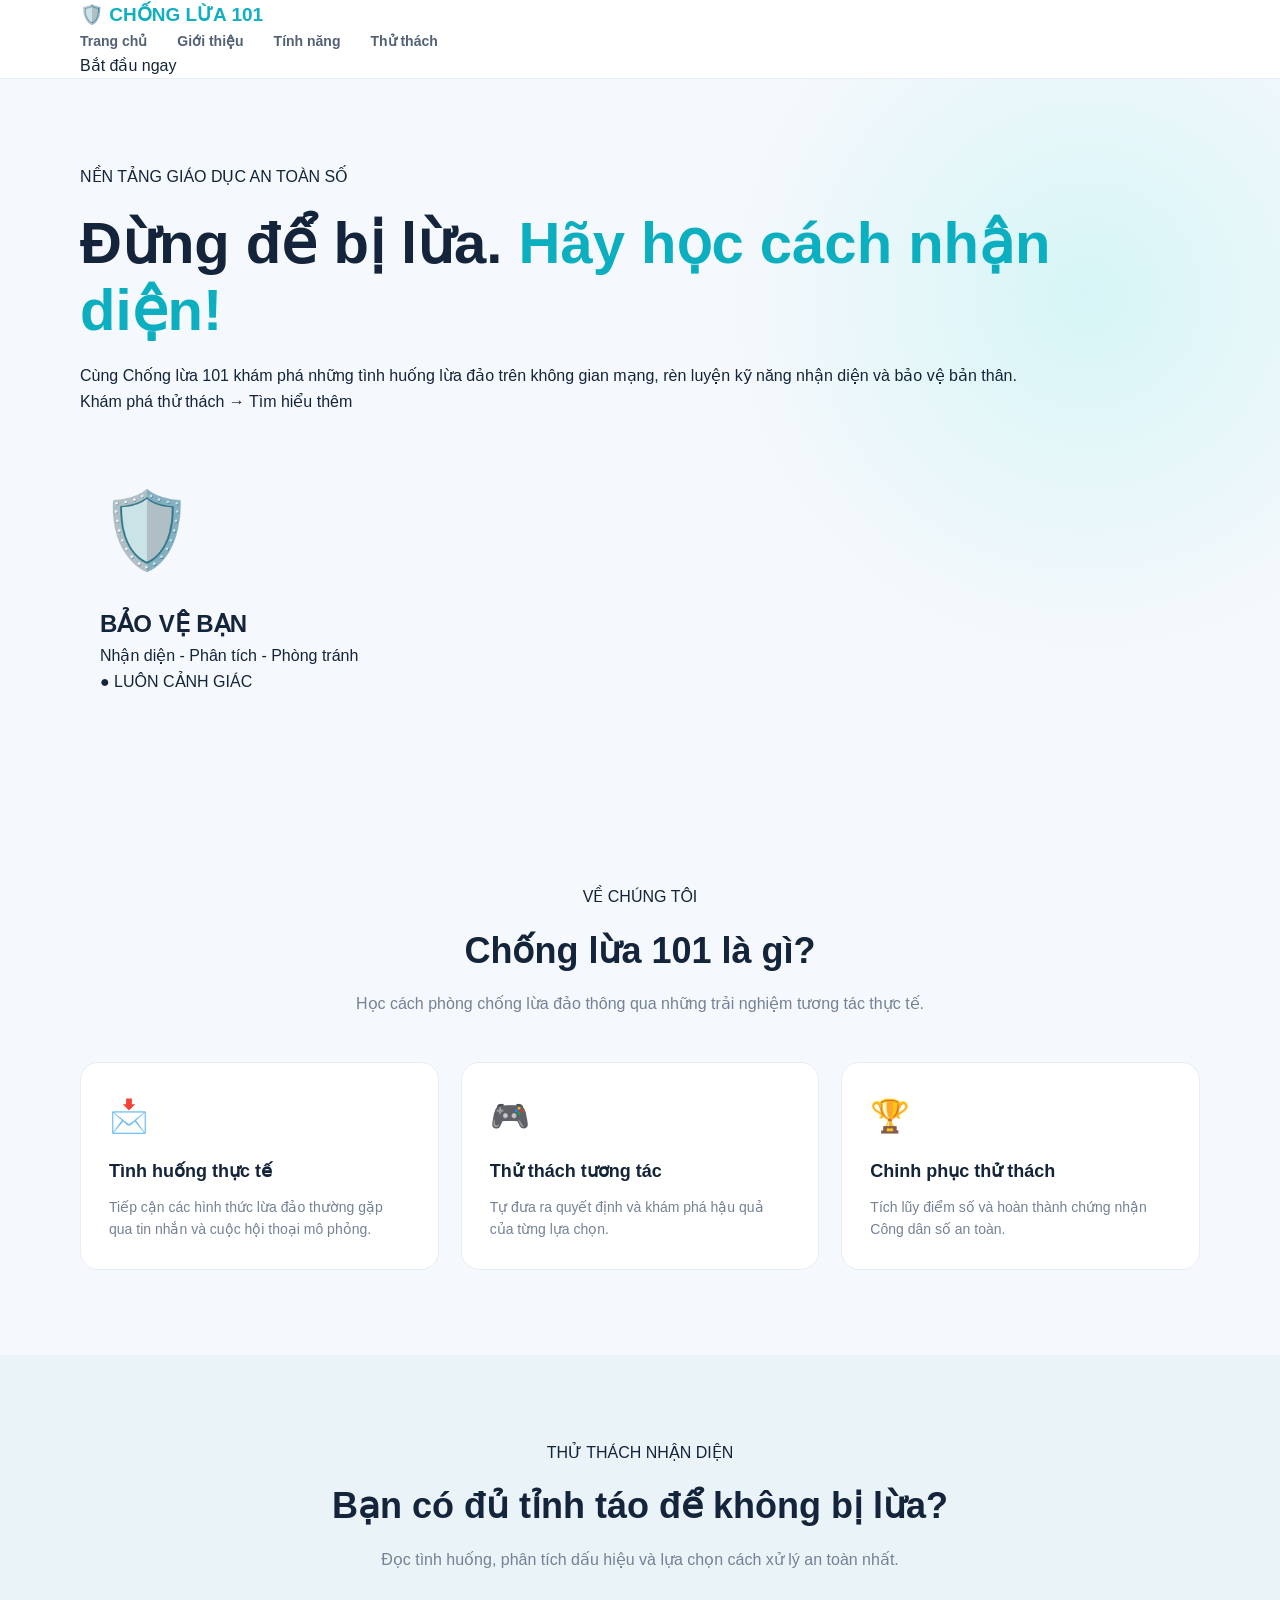
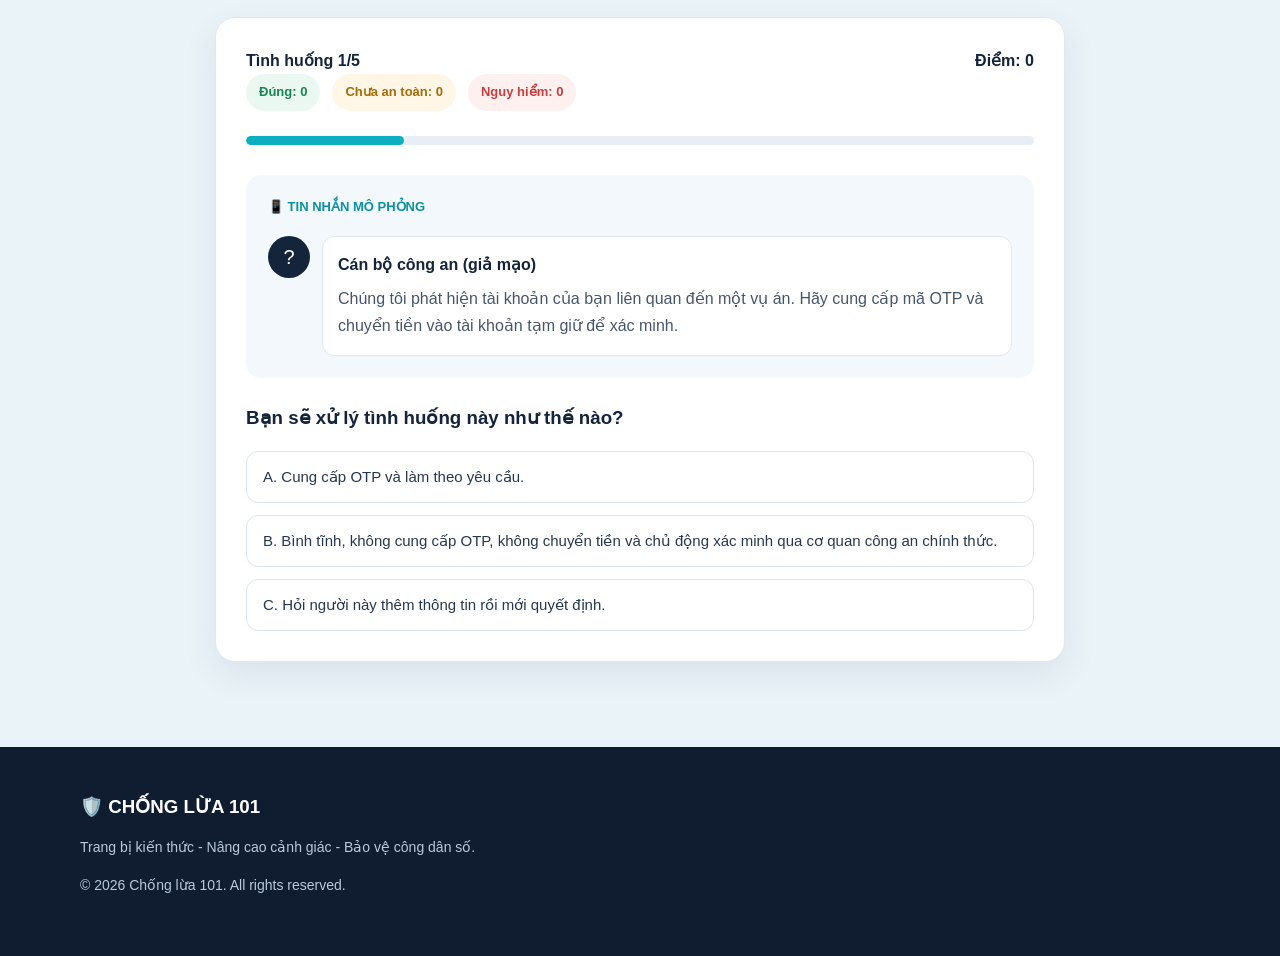
==== index.html @ 4d27a8f8 "Add files via upload" ====
<!DOCTYPE html>
<html lang="vi">
<head>
    <meta charset="UTF-8">
    <meta name="viewport" content="width=device-width, initial-scale=1.0">

    <title>Chống lừa 101 | Công dân số an toàn</title>

    <!-- Kết nối file CSS -->
    <link rel="stylesheet" href="css/style.css">
    <meta name="viewport" content="width=device-width, initial-scale=1.0">
</head>

<body>

    <!-- 1. HEADER -->
    <header class="header">
        <div class="container navbar">

            <a href="#home" class="logo">
                <span class="logo-icon">🛡️</span>
                <span>CHỐNG LỪA <strong>101</strong></span>
            </a>

            <button class="menu-toggle" id="menuToggle"
                    aria-label="Mở menu" aria-expanded="false">
                ☰
            </button>

            <nav class="nav" id="mainNav">
                <a href="#home">Trang chủ</a>
                <a href="#about">Giới thiệu</a>
                <a href="#features">Tính năng</a>
                <a href="#missions">Thử thách</a>
            </nav>

            <a href="#missions" class="btn btn-small">
                Bắt đầu ngay
            </a>

        </div>
    </header>


    <!-- 2. HERO SECTION -->
    <main>

        <section class="hero" id="home">
            <div class="container hero-content">

                <div class="hero-text">
                    <span class="tag">
                        NỀN TẢNG GIÁO DỤC AN TOÀN SỐ
                    </span>

                    <h1>
                        Đừng để bị lừa.
                        <span>Hãy học cách nhận diện!</span>
                    </h1>

                    <p>
                        Cùng Chống lừa 101 khám phá những tình huống
                        lừa đảo trên không gian mạng, rèn luyện kỹ năng
                        nhận diện và bảo vệ bản thân.
                    </p>

                    <div class="hero-buttons">
                        <a href="#missions" class="btn">
                            Khám phá thử thách →
                        </a>

                        <a href="#about" class="btn btn-outline">
                            Tìm hiểu thêm
                        </a>
                    </div>
                </div>

                <div class="hero-visual">
                    <div class="security-card">
                        <div class="shield">🛡️</div>
                        <h2>BẢO VỆ BẠN</h2>
                        <p>Nhận diện - Phân tích - Phòng tránh</p>
                        <div class="security-status">
                            ● LUÔN CẢNH GIÁC
                        </div>
                    </div>
                </div>

            </div>
        </section>


        <!-- 3. GIỚI THIỆU -->
        <section class="section" id="about">
            <div class="container">

                <div class="section-heading">
                    <span class="tag">VỀ CHÚNG TÔI</span>
                    <h2>Chống lừa 101 là gì?</h2>
                    <p>
                        Học cách phòng chống lừa đảo thông qua
                        những trải nghiệm tương tác thực tế.
                    </p>
                </div>

                <div class="feature-grid">

                    <article class="feature-card">
                        <div class="feature-icon">📩</div>
                        <h3>Tình huống thực tế</h3>
                        <p>
                            Tiếp cận các hình thức lừa đảo thường gặp
                            qua tin nhắn và cuộc hội thoại mô phỏng.
                        </p>
                    </article>

                    <article class="feature-card">
                        <div class="feature-icon">🎮</div>
                        <h3>Thử thách tương tác</h3>
                        <p>
                            Tự đưa ra quyết định và khám phá hậu quả
                            của từng lựa chọn.
                        </p>
                    </article>

                    <article class="feature-card">
                        <div class="feature-icon">🏆</div>
                        <h3>Chinh phục thử thách</h3>
                        <p>
                            Tích lũy điểm số và hoàn thành chứng nhận
                            Công dân số an toàn.
                        </p>
                    </article>

                </div>
            </div>
        </section>


        <!-- 4. KHU VỰC THỬ THÁCH -->
            <section class="missions section" id="missions">
                <div class="container">

                    <div class="section-heading">
                        <span class="tag">THỬ THÁCH NHẬN DIỆN</span>
                        <h2>Bạn có đủ tỉnh táo để không bị lừa?</h2>
                        <p>
                            Đọc tình huống, phân tích dấu hiệu và lựa chọn
                            cách xử lý an toàn nhất.
                        </p>
                    </div>

                    <div class="game-container" id="gameContainer">
                                                
                        <!-- KHU VỰC TẠO CHỨNG NHẬN -->
                        <div class="certificate-panel" id="certificatePanel" hidden>

                            <div class="section-heading">
                                <span class="tag">CHÚC MỪNG BẠN!</span>
                                <h2>Nhận chứng nhận của bạn</h2>
                                <p>
                                    Hãy nhập tên để tạo chứng nhận hoàn thành
                                    thử thách Chống lừa 101.
                                </p>
                            </div>

                            <label for="playerName">Họ và tên của bạn</label>

                            <input
                                type="text"
                                id="playerName"
                                class="certificate-input"
                                placeholder="Ví dụ: Nguyễn Văn A"
                                maxlength="50"
                            >

                            <button class="btn" id="createCertificate">
                                Tạo chứng nhận
                            </button>

                            <div class="certificate-preview" id="certificatePreview" hidden>
                                <canvas id="certificateCanvas" width="1200" height="850">
                                </canvas>

                                <button class="btn" id="downloadCertificate">
                                    Tải chứng nhận PNG
                                </button>
                            </div>

                        </div>

                        <!-- Thanh tiến trình -->
                        <div class="game-top">
                            <span id="questionNumber">Tình huống 1/5</span>
                            <span id="score">Điểm: 0</span>
                        </div>

                        <div class="game-stats">
                            <span id="correctCount">Đúng: 0</span>
                            <span id="partialCount">Chưa an toàn: 0</span>
                            <span id="wrongCount">Nguy hiểm: 0</span>
                        </div>

                        <div class="progress-bar">
                            <div class="progress-fill" id="progressFill"></div>
                        </div>

                        <!-- Nội dung tình huống -->
                        <div class="scenario">
                            <div class="scenario-label">
                                <span>📱</span> TIN NHẮN MÔ PHỎNG
                            </div>

                            <div class="chat-message">
                                <div class="chat-avatar">?</div>

                                <div class="chat-content">
                                    <strong id="sender">Người lạ</strong>
                                    <p id="message">
                                        Nội dung tin nhắn sẽ hiển thị tại đây.
                                    </p>
                                </div>
                            </div>
                        </div>

                        <!-- Các lựa chọn -->
                        <div class="answer-area">
                            <h3 id="question">
                                Bạn sẽ xử lý tình huống này như thế nào?
                            </h3>

                            <div class="answer-options" id="answerOptions">
                                <!-- JavaScript sẽ tạo các lựa chọn tại đây -->
                            </div>
                        </div>

                        <!-- Phản hồi sau khi chọn -->
                        <div class="feedback" id="feedback" hidden>
                            <h3 id="feedbackTitle"></h3>
                            <p id="feedbackText"></p>
                            <button class="btn" id="nextButton">
                                Tình huống tiếp theo →
                            </button>
                        </div>

                    </div>

                </div>
            </section>


    </main>


    <!-- 5. FOOTER -->
    <footer class="footer">
        <div class="container">
            <h3>🛡️ CHỐNG LỪA 101</h3>
            <p>
                Trang bị kiến thức - Nâng cao cảnh giác -
                Bảo vệ công dân số.
            </p>
            <p class="copyright">
                © 2026 Chống lừa 101. All rights reserved.
            </p>
        </div>
    </footer>


    <!-- Kết nối file JavaScript -->
    <script src="js/main.js"></script>

</body>
</html>
---- css/style.css ----
/* =========================
   1. GLOBAL
========================= */

* {
    margin: 0;
    padding: 0;
    box-sizing: border-box;
}

html {
    scroll-behavior: smooth;
}

body {
    font-family: Arial, sans-serif;
    background: #F5F8FC;
    color: #14243A;
    line-height: 1.6;
}

a {
    text-decoration: none;
    color: inherit;
}

.container {
    width: min(1120px, 90%);
    margin: auto;
}

/* =========================
   2. HEADER
========================= */

.header {
    background: #FFFFFF;
    border-bottom: 1px solid #E7EDF5;
    position: sticky;
    top: 0;
    z-index: 100;
}

.nav-container {
    min-height: 76px;
    display: flex;
    align-items: center;
    justify-content: space-between;
    gap: 20px;
}

.logo {
    font-size: 19px;
    font-weight: 800;
    color: #14243A;
    white-space: nowrap;
}

.logo span:last-child {
    color: #11AFC2;
}

.logo-icon {
    color: #11AFC2;
}

.nav {
    display: flex;
    gap: 30px;
}

.nav a {
    font-size: 14px;
    font-weight: 600;
    color: #526176;
    transition: 0.3s;
}

.nav a:hover {
    color: #10AFC2;
}

.nav-button {
    background: #14243A;
    color: white;
    padding: 11px 20px;
    border-radius: 10px;
    font-size: 14px;
}

.menu-toggle {
    display: none;
    border: none;
    background: none;
    font-size: 25px;
    cursor: pointer;
}

/* =========================
   3. HERO
========================= */

.hero {
    padding: 85px 0;
    background:
        radial-gradient(circle at 85% 30%, #D6F5F6 0, transparent 30%),
        #F5F8FC;
}

.hero-grid {
    display: grid;
    grid-template-columns: 1.1fr 0.9fr;
    align-items: center;
    gap: 70px;
}

.eyebrow,
.section-label,
.mission-label {
    color: #0D9EAF;
    font-size: 12px;
    font-weight: 800;
    letter-spacing: 1.5px;
}

.hero h1 {
    font-size: clamp(36px, 5vw, 58px);
    line-height: 1.15;
    margin: 20px 0;
    color: #14243A;
}

.hero h1 span {
    color: #0CAFC0;
}

.hero-content > p {
    color: #64748B;
    max-width: 540px;
    font-size: 16px;
}

.hero-actions {
    display: flex;
    gap: 14px;
    flex-wrap: wrap;
    margin-top: 30px;
}

.btn-primary,
.btn-secondary {
    display: inline-block;
    padding: 13px 21px;
    border-radius: 10px;
    font-size: 14px;
    font-weight: 700;
    transition: 0.25s;
}

.btn-primary {
    background: #0CAFC0;
    color: white;
}

.btn-primary:hover {
    background: #078A9A;
    transform: translateY(-2px);
}

.btn-secondary {
    background: white;
    color: #14243A;
    border: 1px solid #DCE5EF;
}

.btn-secondary:hover {
    border-color: #0CAFC0;
}

.hero-note {
    margin-top: 25px;
    font-size: 13px;
    color: #8996A8;
}

/* =========================
   4. HERO VISUAL
========================= */

.hero-visual {
    position: relative;
    padding: 20px;
}

.visual-card {
    background: #14243A;
    color: white;
    border-radius: 25px;
    padding: 35px;
    text-align: center;
    box-shadow: 0 25px 60px #14243A25;
}

.visual-top {
    display: flex;
    justify-content: space-between;
    font-size: 10px;
    letter-spacing: 1px;
    color: #B8C9DB;
}

.status-dot {
    color: #57E6B0;
}

.shield {
    font-size: 75px;
    margin: 35px 0 15px;
}

.visual-card h3 {
    font-size: 24px;
    margin-bottom: 12px;
}

.visual-card p {
    color: #AFC0D4;
    font-size: 14px;
}

.visual-tag {
    display: inline-block;
    margin-top: 30px;
    padding: 9px 15px;
    border: 1px solid #0CAFC0;
    border-radius: 30px;
    color: #68DFE9;
    font-size: 10px;
    letter-spacing: 1px;
}

.floating-label {
    position: absolute;
    bottom: 0;
    right: 0;
    background: white;
    padding: 12px 18px;
    border-radius: 12px;
    box-shadow: 0 8px 30px #14243A18;
    font-size: 13px;
    font-weight: bold;
}

.floating-label span {
    color: #0CAFC0;
}

/* =========================
   5. GENERAL SECTIONS
========================= */

.section {
    padding: 85px 0;
}

.section-heading {
    text-align: center;
    max-width: 650px;
    margin: 0 auto 45px;
}

.section-heading h2 {
    font-size: clamp(26px, 4vw, 36px);
    margin: 12px 0;
    color: #14243A;
}

.section-heading p {
    color: #748196;
}

/* =========================
   6. FEATURES
========================= */

.feature-grid {
    display: grid;
    grid-template-columns: repeat(3, 1fr);
    gap: 22px;
}

.feature-card {
    background: white;
    border: 1px solid #E7EDF5;
    border-radius: 18px;
    padding: 28px;
    transition: 0.3s;
}

.feature-card:hover {
    transform: translateY(-5px);
    border-color: #0CAFC0;
}

.feature-icon {
    font-size: 32px;
    margin-bottom: 15px;
}

.feature-card h3 {
    font-size: 18px;
    margin-bottom: 10px;
}

.feature-card p {
    font-size: 14px;
    color: #748196;
}

/* =========================
   7. MISSIONS
========================= */

.missions {
    background: #EAF3F8;
}

.mission-panel {
    background: #14243A;
    color: white;
    border-radius: 22px;
    padding: 40px;
    display: flex;
    justify-content: space-between;
    align-items: center;
    gap: 25px;
}

.mission-panel h3 {
    font-size: 25px;
    margin: 12px 0;
}

.mission-panel p {
    color: #B8C9DB;
    font-size: 14px;
}

.mission-label {
    color: #68DFE9;
}

/* =========================
   8. FOOTER
========================= */

.footer {
    background: #101D30;
    color: white;
    padding: 45px 0;
}

.footer-content {
    text-align: center;
}

.footer .logo {
    color: white;
}

.footer p {
    margin: 15px 0;
    color: #B8C9DB;
    font-size: 14px;
}

.footer small {
    color: #8191A6;
}

/* =========================
   9. RESPONSIVE
========================= */

@media (max-width: 768px) {

    .nav-container {
        min-height: 65px;
    }

    .menu-toggle {
        display: block;
        margin-left: auto;
    }

    .nav {
        display: none;
        position: absolute;
        top: 65px;
        left: 0;
        width: 100%;
        background: white;
        padding: 20px 5%;
        flex-direction: column;
        gap: 20px;
        border-bottom: 1px solid #E7EDF5;
    }

    .nav.active {
        display: flex;
    }

    .nav-button {
        display: none;
    }

    .hero {
        padding: 55px 0;
    }

    .hero-grid {
        grid-template-columns: 1fr;
        gap: 40px;
    }

    .hero-content {
        text-align: center;
    }

    .hero-content > p {
        margin: auto;
    }

    .hero-actions {
        justify-content: center;
    }

    .hero-visual {
        max-width: 480px;
        margin: auto;
        width: 100%;
    }

    .feature-grid {
        grid-template-columns: 1fr;
    }

    .mission-panel {
        flex-direction: column;
        align-items: flex-start;
    }

    .section {
        padding: 60px 0;
    }
}

@media (max-width: 400px) {

    .logo {
        font-size: 16px;
    }

    .visual-card {
        padding: 24px 18px;
    }

    .hero-actions {
        flex-direction: column;
    }

    .hero-actions a {
        text-align: center;
    }
}

/* ==============================
   MINI GAME - CHONG LUA 101
================================ */

.game-container {
    max-width: 850px;
    margin: 40px auto 0;
    padding: 30px;
    background: #ffffff;
    border: 1px solid #e1e8f0;
    border-radius: 20px;
    box-shadow: 0 12px 35px rgba(20, 36, 58, 0.08);
}

.game-top {
    display: flex;
    justify-content: space-between;
    gap: 15px;
    margin-bottom: 15px;
    color: #14243a;
    font-weight: 700;
}

.progress-bar {
    width: 100%;
    height: 9px;
    background: #e8eef5;
    border-radius: 20px;
    overflow: hidden;
    margin-bottom: 30px;
}

.progress-fill {
    width: 20%;
    height: 100%;
    background: #0cafc0;
    border-radius: 20px;
    transition: width 0.3s ease;
}

.scenario {
    padding: 22px;
    background: #f3f8fc;
    border-radius: 15px;
    margin-bottom: 25px;
}

.scenario-label {
    color: #0b91a1;
    font-size: 13px;
    font-weight: 700;
    margin-bottom: 18px;
}

.chat-message {
    display: flex;
    align-items: flex-start;
    gap: 12px;
}

.chat-avatar {
    width: 42px;
    height: 42px;
    flex-shrink: 0;
    display: grid;
    place-items: center;
    background: #14243a;
    color: white;
    border-radius: 50%;
    font-size: 20px;
}

.chat-content {
    flex: 1;
    padding: 15px;
    background: white;
    border-radius: 12px;
    border: 1px solid #e1e8f0;
}

.chat-content strong {
    display: block;
    margin-bottom: 8px;
    color: #14243a;
}

.chat-content p {
    line-height: 1.7;
    color: #46566a;
}

.answer-area h3 {
    color: #14243a;
    margin-bottom: 18px;
}

.answer-options {
    display: grid;
    gap: 12px;
}

.answer-btn {
    width: 100%;
    padding: 16px;
    text-align: left;
    border: 1px solid #dce5ee;
    border-radius: 12px;
    background: white;
    color: #26384d;
    font-size: 15px;
    cursor: pointer;
    transition: 0.2s;
}

.answer-btn:hover:not(:disabled) {
    border-color: #0cafc0;
    background: #f0fbfc;
}

.answer-btn:disabled {
    cursor: not-allowed;
    opacity: 0.85;
}

.answer-btn.correct {
    border-color: #16a36a;
    background: #eaf8f1;
}

.answer-btn.partial {
    border-color: #d99a20;
    background: #fff8e8;
}

.answer-btn.wrong {
    border-color: #dc5555;
    background: #fff0f0;
}

.feedback {
    margin-top: 25px;
    padding: 22px;
    border-radius: 14px;
    background: #edf8fa;
    border-left: 5px solid #0cafc0;
}

.feedback h3 {
    margin-bottom: 10px;
    color: #14243a;
}

.feedback p {
    line-height: 1.7;
    color: #46566a;
    margin-bottom: 18px;
}

[hidden] {
    display: none !important;
}

@media (max-width: 600px) {
    .game-container {
        padding: 18px;
        margin-top: 25px;
    }

    .scenario {
        padding: 15px;
    }

    .answer-btn {
        font-size: 14px;
        padding: 14px;
    }
}

/* ==============================
   GAME STATISTICS - THONG KE
================================ */

.game-stats {
    display: flex;
    flex-wrap: wrap;
    gap: 12px;
    margin: -15px 0 25px;
}

.game-stats span {
    padding: 8px 13px;
    border-radius: 20px;
    background: #f1f5f9;
    color: #46566a;
    font-size: 13px;
    font-weight: 600;
}

.game-stats #correctCount {
    background: #eaf8f1;
    color: #168653;
}

.game-stats #partialCount {
    background: #fff6e5;
    color: #a36c08;
}

.game-stats #wrongCount {
    background: #fff0f0;
    color: #c43f3f;
}

/* Kết quả cuối game */

.result-score {
    font-size: 32px;
    font-weight: 800;
    color: #0b91a1;
    margin: 12px 0;
}

.result-message {
    line-height: 1.7;
}

@media (max-width: 600px) {
    .game-stats {
        gap: 7px;
    }

    .game-stats span {
        font-size: 11px;
        padding: 7px 9px;
    }
}




/* =================================
   CERTIFICATE - CHUNG NHAN
================================= */

.certificate-panel {
    margin-top: 30px;
    padding: 25px;
    border-radius: 18px;
    background: #f3f8fc;
    border: 1px solid #dce8f0;
}

.certificate-panel .section-heading {
    margin-bottom: 25px;
}

.certificate-panel label {
    display: block;
    margin-bottom: 8px;
    color: #14243a;
    font-weight: 700;
}

.certificate-input {
    width: 100%;
    padding: 14px 16px;
    margin-bottom: 18px;
    border: 1px solid #cbd8e5;
    border-radius: 10px;
    outline: none;
    font-size: 15px;
}

.certificate-input:focus {
    border-color: #0cafc0;
    box-shadow: 0 0 0 3px rgba(12, 175, 192, 0.12);
}

.certificate-preview {
    margin-top: 25px;
}

.certificate-preview canvas {
    display: block;
    width: 100%;
    height: auto;
    border-radius: 12px;
    margin-bottom: 18px;
    border: 1px solid #dce5ee;
}

@media (max-width: 600px) {
    .certificate-panel {
        padding: 16px;
    }
}

/* =====================================
            CSS NỀN TẢNG
===================================== */

/* Đồng bộ cách tính kích thước */
* {
    box-sizing: border-box;
}

/* Đảm bảo trang không rộng hơn màn hình */
html {
    width: 100%;
    scroll-behavior: smooth;
}

body {
    width: 100%;
    margin: 0;
}

/* Hình ảnh không vượt khỏi phần tử cha */
img,
video,
iframe {
    max-width: 100%;
}

/* Đảm bảo hình ảnh không bị kéo giãn */
img {
    height: auto;
}

/* Các phần tử biểu mẫu không vượt khung */
input,
textarea,
select,
button {
    max-width: 100%;
}

/* Nội dung văn bản dài không phá bố cục */
p,
h1,
h2,
h3,
a {
    overflow-wrap: break-word;
}

/* =====================================
   RESPONSIVE TABLET
===================================== */

@media screen and (max-width: 1024px) {

    /* Thu hẹp khoảng cách nội dung */
    .container {
        width: 95%;
        max-width: 100%;
    }

    /* Giảm kích thước tiêu đề */
    h1 {
        font-size: clamp(28px, 4vw, 38px);
    }

    h2 {
        font-size: clamp(23px, 3vw, 30px);
    }

    /* Thu gọn khoảng cách giữa các phần */
    section {
        scroll-margin-top: 80px;
    }

}

/* =====================================
   RESPONSIVE MOBILE
===================================== */

@media screen and (max-width: 768px) {

    /* Kích thước nội dung */
    .container {
        width: 94%;
    }

    /* Tiêu đề */
    h1 {
        font-size: 28px;
        line-height: 1.3;
    }

    h2 {
        font-size: 23px;
    }

    p {
        font-size: 15px;
        line-height: 1.6;
    }

    /* Các nút lựa chọn */
    .answer-btn {
        width: 100%;
        min-height: 48px;
        padding: 12px 15px;
        text-align: left;
        margin-bottom: 10px;
    }

    /* Khu vực các đáp án */
    #answerOptions {
        width: 100%;
    }

    /* Khu vực chứng nhận */
    .certificate-section {
        width: 100%;
        padding: 10px;
        margin: 20px auto;
    }

    .certificate-card {
        width: 100%;
        padding: 6px;
    }

    .certificate-inner {
        padding: 25px 12px;
    }

    .certificate-inner h2 {
        font-size: 25px;
        letter-spacing: 1px;
    }

    .certificate-inner h3 {
        font-size: 23px;
        min-width: 90%;
    }

    /* Nút chức năng */
    #nextButton,
    #generateCertificateButton,
    #downloadCertificateButton {
        width: 100%;
        min-height: 46px;
    }

    /* Biểu mẫu */
    .certificate-form input {
        width: 100%;
    }

}

/* =====================================
   RESPONSIVE MOBILE NHỎ
===================================== */

@media screen and (max-width: 480px) {

    body {
        font-size: 14px;
    }

    h1 {
        font-size: 24px;
    }

    h2 {
        font-size: 20px;
    }

    .certificate-inner {
        padding: 20px 10px;
    }

    .certificate-inner h2 {
        font-size: 21px;
    }

    .certificate-score strong {
        font-size: 28px;
    }

}

/* =====================================
   RESPONSIVE MENU
===================================== */

/* Máy tính */
#menuToggle {
    display: none;
}

/* Điện thoại và tablet */
@media screen and (max-width: 768px) {

    #menuToggle {
        display: block;
        cursor: pointer;
        font-size: 24px;
        padding: 8px 12px;
        z-index: 1001;
    }

    #mainNav {
        display: none;
        flex-direction: column;
        width: 100%;
        gap: 15px;
    }

    #mainNav.active {
        display: flex;
    }

    #mainNav a {
        display: block;
        width: 100%;
        padding: 12px 15px;
    }

}
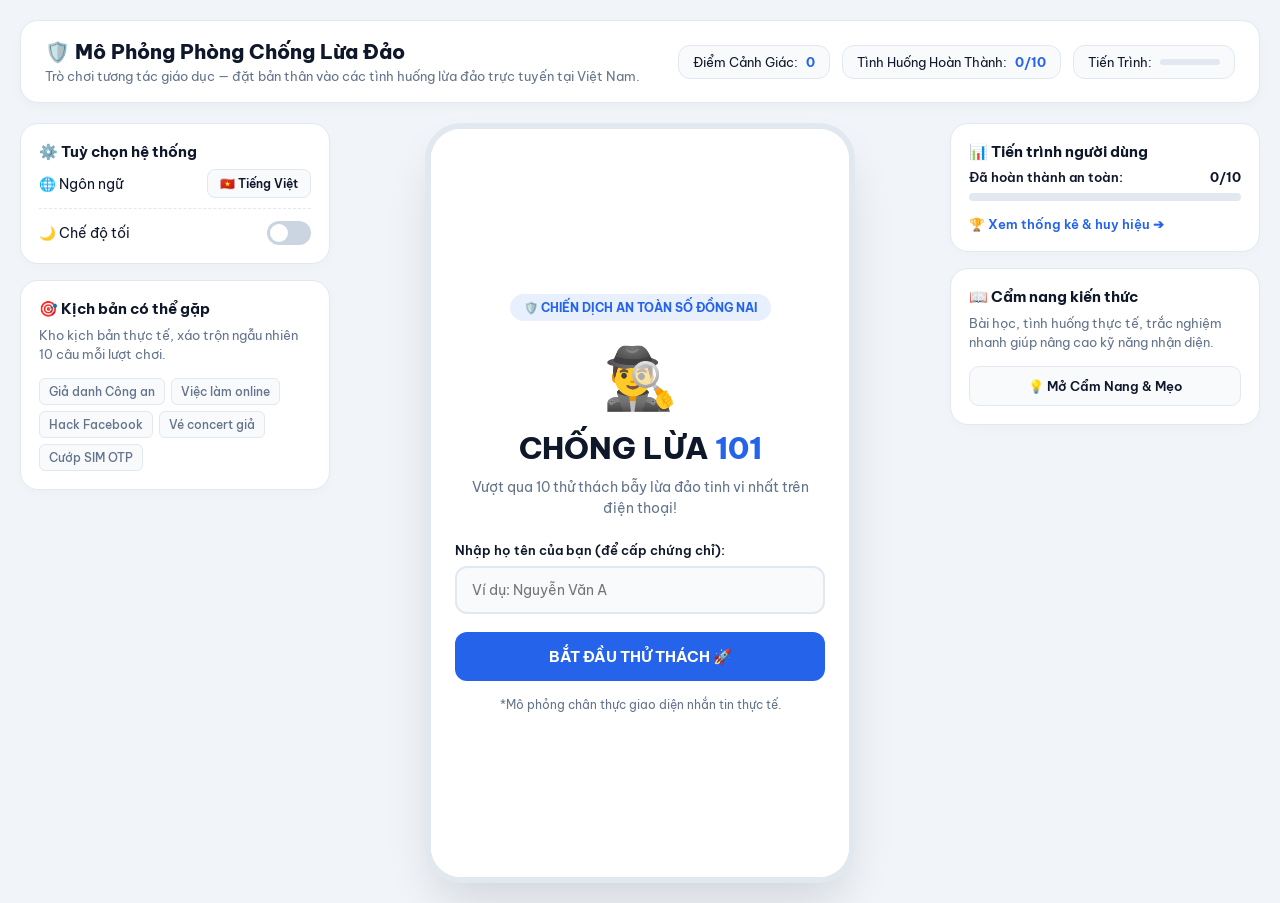
==== commit d4c703a8: "Add files via upload" ====
--- a/index.html
+++ b/index.html
@@ -1,275 +1,990 @@
-
 <!DOCTYPE html>
-<html lang="vi">
+<html lang="vi" data-theme="light">
 <head>
     <meta charset="UTF-8">
     <meta name="viewport" content="width=device-width, initial-scale=1.0">
-
-    <title>Chống lừa 101 | Công dân số an toàn</title>
-
-    <!-- Kết nối file CSS -->
-    <link rel="stylesheet" href="css/style.css">
-    <meta name="viewport" content="width=device-width, initial-scale=1.0">
+    <title>Mô Phỏng Phòng Chống Lừa Đảo - Chống Lừa 101</title>
+    <link href="https://fonts.googleapis.com/css2?family=Be+Vietnam+Pro:wght@400;500;600;700;800&display=swap" rel="stylesheet">
+    <style>
+        :root {
+            --primary: #2563eb;
+            --primary-dark: #1d4ed8;
+            --bg-dashboard: #f1f5f9;
+            --bg-card: #ffffff;
+            --text-main: #0f172a;
+            --text-muted: #64748b;
+            --border-color: #e2e8f0;
+            --chat-bg: #f8fafc;
+            --danger: #ef4444;
+            --success: #10b981;
+        }
+
+        [data-theme="dark"] {
+            --primary: #3b82f6;
+            --primary-dark: #2563eb;
+            --bg-dashboard: #0b1120;
+            --bg-card: #1e293b;
+            --text-main: #f8fafc;
+            --text-muted: #94a3b8;
+            --border-color: #334155;
+            --chat-bg: #0f172a;
+            --danger: #f87171;
+            --success: #34d399;
+        }
+
+        * {
+            box-sizing: border-box;
+            margin: 0;
+            padding: 0;
+            font-family: 'Be Vietnam Pro', sans-serif;
+            transition: background-color 0.25s ease, color 0.25s ease, border-color 0.25s ease;
+        }
+
+        body {
+            background: var(--bg-dashboard);
+            min-height: 100vh;
+            color: var(--text-main);
+            padding: 20px;
+        }
+
+        /* Dashboard Container */
+        .dashboard-wrapper {
+            max-width: 1400px;
+            margin: 0 auto;
+            display: flex;
+            flex-direction: column;
+            gap: 20px;
+        }
+
+        /* Top Header */
+        .top-header {
+            background: var(--bg-card);
+            border: 1px solid var(--border-color);
+            border-radius: 18px;
+            padding: 18px 24px;
+            display: flex;
+            justify-content: space-between;
+            align-items: center;
+            flex-wrap: wrap;
+            gap: 16px;
+            box-shadow: 0 4px 12px rgba(0, 0, 0, 0.03);
+        }
+
+        .header-brand h1 {
+            font-size: 20px;
+            font-weight: 800;
+            color: var(--text-main);
+            margin-bottom: 4px;
+            display: flex;
+            align-items: center;
+            gap: 8px;
+        }
+
+        .header-brand p {
+            font-size: 13px;
+            color: var(--text-muted);
+        }
+
+        .header-stats-bar {
+            display: flex;
+            gap: 12px;
+            flex-wrap: wrap;
+        }
+
+        .stat-pill {
+            background: var(--chat-bg);
+            border: 1px solid var(--border-color);
+            padding: 8px 14px;
+            border-radius: 12px;
+            font-size: 13px;
+            display: flex;
+            align-items: center;
+            gap: 8px;
+        }
+
+        .stat-pill strong {
+            color: var(--primary);
+        }
+
+        .mini-progress {
+            width: 60px;
+            height: 6px;
+            background: var(--border-color);
+            border-radius: 4px;
+            overflow: hidden;
+        }
+
+        .mini-fill {
+            height: 100%;
+            background: var(--success);
+            transition: width 0.3s ease;
+        }
+
+        /* 3-Column Layout */
+        .main-layout {
+            display: grid;
+            grid-template-columns: 310px 1fr 310px;
+            gap: 20px;
+            align-items: start;
+        }
+
+        @media (max-width: 1120px) {
+            .main-layout {
+                grid-template-columns: 1fr;
+            }
+            .center-stage {
+                order: -1; /* Đưa điện thoại lên đầu khi xem trên màn hình nhỏ */
+            }
+        }
+
+        /* Sidebars */
+        .sidebar {
+            display: flex;
+            flex-direction: column;
+            gap: 16px;
+        }
+
+        .panel-card {
+            background: var(--bg-card);
+            border: 1px solid var(--border-color);
+            border-radius: 18px;
+            padding: 18px;
+            box-shadow: 0 4px 12px rgba(0, 0, 0, 0.02);
+        }
+
+        .panel-card h3 {
+            font-size: 15px;
+            font-weight: 700;
+            margin-bottom: 8px;
+            color: var(--text-main);
+            display: flex;
+            align-items: center;
+            gap: 6px;
+        }
+
+        .panel-desc {
+            font-size: 12.5px;
+            color: var(--text-muted);
+            line-height: 1.5;
+            margin-bottom: 14px;
+        }
+
+        .control-row {
+            display: flex;
+            justify-content: space-between;
+            align-items: center;
+            font-size: 13.5px;
+            margin-bottom: 12px;
+            padding-bottom: 10px;
+            border-bottom: 1px dashed var(--border-color);
+        }
+
+        .control-row:last-child {
+            margin-bottom: 0;
+            padding-bottom: 0;
+            border-bottom: none;
+        }
+
+        .action-chip {
+            background: var(--chat-bg);
+            border: 1px solid var(--border-color);
+            padding: 6px 12px;
+            border-radius: 8px;
+            font-size: 12px;
+            font-weight: 600;
+            color: var(--text-main);
+            cursor: pointer;
+        }
+
+        .action-chip:hover {
+            border-color: var(--primary);
+            color: var(--primary);
+        }
+
+        /* Toggle Switch */
+        .switch {
+            position: relative;
+            display: inline-block;
+            width: 44px;
+            height: 24px;
+        }
+
+        .switch input {
+            opacity: 0;
+            width: 0;
+            height: 0;
+        }
+
+        .slider {
+            position: absolute;
+            cursor: pointer;
+            top: 0; left: 0; right: 0; bottom: 0;
+            background-color: #cbd5e1;
+            transition: .3s;
+            border-radius: 24px;
+        }
+
+        .slider:before {
+            position: absolute;
+            content: "";
+            height: 18px;
+            width: 18px;
+            left: 3px;
+            bottom: 3px;
+            background-color: white;
+            transition: .3s;
+            border-radius: 50%;
+        }
+
+        input:checked + .slider {
+            background-color: var(--primary);
+        }
+
+        input:checked + .slider:before {
+            transform: translateX(20px);
+        }
+
+        .btn-secondary-full {
+            width: 100%;
+            padding: 11px;
+            background: var(--chat-bg);
+            border: 1px solid var(--border-color);
+            border-radius: 10px;
+            font-weight: 600;
+            font-size: 13px;
+            color: var(--text-main);
+            cursor: pointer;
+        }
+
+        .btn-secondary-full:hover {
+            background: var(--primary);
+            color: white;
+            border-color: var(--primary);
+        }
+
+        .scenario-tags {
+            display: flex;
+            flex-wrap: wrap;
+            gap: 6px;
+        }
+
+        .tag {
+            background: var(--chat-bg);
+            border: 1px solid var(--border-color);
+            font-size: 11.5px;
+            padding: 5px 9px;
+            border-radius: 6px;
+            color: var(--text-muted);
+            font-weight: 500;
+        }
+
+        /* Center Stage (Phone Mockup Frame) */
+        .center-stage {
+            display: flex;
+            justify-content: center;
+            align-items: flex-start;
+        }
+
+        .app-container {
+            width: 100%;
+            max-width: 430px;
+            height: 760px;
+            background: var(--bg-card);
+            border-radius: 36px;
+            box-shadow: 0 25px 50px -12px rgba(0, 0, 0, 0.15);
+            overflow: hidden;
+            display: flex;
+            flex-direction: column;
+            position: relative;
+            border: 6px solid var(--border-color);
+        }
+
+        .screen {
+            display: none;
+            flex-direction: column;
+            height: 100%;
+            width: 100%;
+        }
+
+        .screen.active {
+            display: flex;
+        }
+
+        /* Intro Screen */
+        #screen-intro {
+            padding: 28px 24px;
+            justify-content: center;
+            align-items: center;
+            text-align: center;
+            background: var(--bg-card);
+        }
+
+        .badge-top {
+            background: rgba(37, 99, 235, 0.1);
+            color: var(--primary);
+            font-size: 11.5px;
+            font-weight: 700;
+            padding: 6px 14px;
+            border-radius: 20px;
+            margin-bottom: 18px;
+        }
+
+        .hero-icon {
+            font-size: 60px;
+            margin-bottom: 14px;
+            animation: float 3s ease-in-out infinite;
+        }
+
+        @keyframes float {
+            0%, 100% { transform: translateY(0); }
+            50% { transform: translateY(-6px); }
+        }
+
+        #screen-intro h1 {
+            font-size: 30px;
+            font-weight: 800;
+            color: var(--text-main);
+            margin-bottom: 10px;
+        }
+
+        #screen-intro h1 span {
+            color: var(--primary);
+        }
+
+        .subtitle {
+            color: var(--text-muted);
+            font-size: 13.5px;
+            line-height: 1.5;
+            margin-bottom: 24px;
+        }
+
+        .input-group {
+            width: 100%;
+            text-align: left;
+            margin-bottom: 18px;
+        }
+
+        .input-group label {
+            display: block;
+            font-size: 12.5px;
+            font-weight: 600;
+            color: var(--text-main);
+            margin-bottom: 8px;
+        }
+
+        .input-group input {
+            width: 100%;
+            padding: 13px 15px;
+            border: 2px solid var(--border-color);
+            background: var(--chat-bg);
+            color: var(--text-main);
+            border-radius: 12px;
+            font-size: 14px;
+            outline: none;
+        }
+
+        .input-group input:focus {
+            border-color: var(--primary);
+        }
+
+        .btn-primary {
+            width: 100%;
+            padding: 15px;
+            background: var(--primary);
+            color: white;
+            border: none;
+            border-radius: 12px;
+            font-size: 15px;
+            font-weight: 700;
+            cursor: pointer;
+        }
+
+        .btn-primary:hover {
+            background: var(--primary-dark);
+        }
+
+        .note {
+            margin-top: 16px;
+            font-size: 11.5px;
+            color: var(--text-muted);
+        }
+
+        /* Gameplay Header & Chat */
+        .game-header {
+            background: var(--bg-card);
+            padding: 14px 16px;
+            border-bottom: 1px solid var(--border-color);
+        }
+
+        .progress-info {
+            display: flex;
+            justify-content: space-between;
+            font-size: 12.5px;
+            font-weight: 600;
+            color: var(--text-muted);
+            margin-bottom: 6px;
+        }
+
+        .score-badge strong {
+            color: var(--primary);
+        }
+
+        .progress-bar {
+            height: 5px;
+            background: var(--border-color);
+            border-radius: 10px;
+            overflow: hidden;
+            margin-bottom: 12px;
+        }
+
+        .progress-fill {
+            height: 100%;
+            width: 10%;
+            background: var(--primary);
+            transition: width 0.4s ease;
+        }
+
+        .sender-profile {
+            display: flex;
+            align-items: center;
+            gap: 10px;
+        }
+
+        .avatar {
+            width: 38px;
+            height: 38px;
+            background: rgba(37, 99, 235, 0.1);
+            border-radius: 50%;
+            display: flex;
+            justify-content: center;
+            align-items: center;
+            font-size: 20px;
+            border: 1px solid var(--border-color);
+        }
+
+        .sender-details h3 {
+            font-size: 14px;
+            color: var(--text-main);
+        }
+
+        .status-online {
+            font-size: 11px;
+            color: var(--success);
+            font-weight: 500;
+        }
+
+        .chat-box {
+            flex: 1;
+            padding: 16px;
+            background: var(--chat-bg);
+            overflow-y: auto;
+            display: flex;
+            flex-direction: column;
+            gap: 10px;
+        }
+
+        .msg {
+            max-width: 85%;
+            padding: 11px 14px;
+            border-radius: 16px;
+            font-size: 13px;
+            line-height: 1.45;
+        }
+
+        .msg.scammer {
+            background: var(--bg-card);
+            color: var(--text-main);
+            align-self: flex-start;
+            border-bottom-left-radius: 4px;
+            border: 1px solid var(--border-color);
+        }
+
+        .msg.scammer .fake-link {
+            color: var(--primary);
+            text-decoration: underline;
+            font-weight: 500;
+            word-break: break-all;
+        }
+
+        .msg.user {
+            background: var(--primary);
+            color: white;
+            align-self: flex-end;
+            border-bottom-right-radius: 4px;
+        }
+
+        .choices-container {
+            padding: 12px 14px;
+            background: var(--bg-card);
+            border-top: 1px solid var(--border-color);
+            display: flex;
+            flex-direction: column;
+            gap: 8px;
+        }
+
+        .choice-btn {
+            width: 100%;
+            text-align: left;
+            padding: 11px 13px;
+            background: var(--chat-bg);
+            border: 1.5px solid var(--border-color);
+            border-radius: 10px;
+            font-size: 12.5px;
+            font-weight: 500;
+            color: var(--text-main);
+            cursor: pointer;
+        }
+
+        .choice-btn:hover {
+            background: rgba(37, 99, 235, 0.06);
+            border-color: var(--primary);
+        }
+
+        .feedback-box {
+            padding: 14px 16px;
+            background: var(--bg-card);
+            border-top: 2px solid var(--border-color);
+        }
+
+        .feedback-box.hidden {
+            display: none;
+        }
+
+        .feedback-title {
+            font-size: 13.5px;
+            font-weight: 700;
+            margin-bottom: 4px;
+        }
+
+        .feedback-title.correct { color: var(--success); }
+        .feedback-title.wrong { color: var(--danger); }
+
+        .feedback-desc {
+            font-size: 12.5px;
+            color: var(--text-muted);
+            line-height: 1.45;
+            margin-bottom: 12px;
+        }
+
+        .btn-next {
+            width: 100%;
+            padding: 11px;
+            background: var(--text-main);
+            color: var(--bg-card);
+            border: none;
+            border-radius: 10px;
+            font-weight: 600;
+            cursor: pointer;
+        }
+
+        /* Result Screen */
+        #screen-result {
+            padding: 20px;
+            justify-content: space-between;
+            align-items: center;
+            text-align: center;
+            overflow-y: auto;
+            background: var(--bg-card);
+        }
+
+        .result-header h2 {
+            font-size: 20px;
+            font-weight: 800;
+            color: var(--primary);
+            margin-bottom: 4px;
+        }
+
+        .result-header p {
+            font-size: 12.5px;
+            color: var(--text-muted);
+        }
+
+        .certificate-wrapper {
+            width: 100%;
+            margin: 10px 0;
+            border-radius: 10px;
+            overflow: hidden;
+            box-shadow: 0 8px 20px rgba(0, 0, 0, 0.12);
+            border: 2px solid var(--border-color);
+        }
+
+        #cert-canvas {
+            width: 100%;
+            height: auto;
+            display: block;
+        }
+
+        .action-buttons {
+            width: 100%;
+            display: flex;
+            flex-direction: column;
+            gap: 8px;
+        }
+
+        .btn-social.fb {
+            width: 100%;
+            padding: 12px;
+            background: #1877f2;
+            color: white;
+            border: none;
+            border-radius: 10px;
+            font-weight: 600;
+            cursor: pointer;
+        }
+
+        .btn-outline {
+            width: 100%;
+            padding: 10px;
+            background: transparent;
+            color: var(--text-muted);
+            border: 1.5px solid var(--border-color);
+            border-radius: 10px;
+            font-weight: 600;
+            cursor: pointer;
+        }
+
+        /* Right Sidebar Components */
+        .progress-stat-row {
+            display: flex;
+            justify-content: space-between;
+            font-size: 13px;
+            margin-bottom: 8px;
+            font-weight: 600;
+        }
+
+        .mini-progress-bar {
+            width: 100%;
+            height: 8px;
+            background: var(--border-color);
+            border-radius: 4px;
+            overflow: hidden;
+            margin-bottom: 12px;
+        }
+
+        .mini-progress-bar .fill {
+            height: 100%;
+            background: var(--primary);
+            transition: width 0.3s ease;
+        }
+
+        .link-btn {
+            background: none;
+            border: none;
+            color: var(--primary);
+            font-size: 12.5px;
+            font-weight: 600;
+            cursor: pointer;
+            text-align: left;
+            padding: 0;
+        }
+
+        .link-btn:hover {
+            text-decoration: underline;
+        }
+
+        .tip-highlight-box {
+            background: rgba(37, 99, 235, 0.06);
+            border-left: 3px solid var(--primary);
+            padding: 12px;
+            border-radius: 0 8px 8px 0;
+            font-size: 12px;
+            color: var(--text-muted);
+            line-height: 1.5;
+        }
+
+        .tip-highlight-box strong {
+            color: var(--text-main);
+        }
+
+        .badge-mini-grid {
+            display: grid;
+            grid-template-columns: repeat(3, 1fr);
+            gap: 8px;
+        }
+
+        .badge-item {
+            background: var(--chat-bg);
+            border: 1px solid var(--border-color);
+            height: 52px;
+            border-radius: 10px;
+            display: flex;
+            justify-content: center;
+            align-items: center;
+            font-size: 22px;
+        }
+
+        .badge-item.locked {
+            opacity: 0.4;
+            filter: grayscale(100%);
+        }
+
+        .badge-item.unlocked {
+            opacity: 1;
+            border-color: var(--primary);
+            background: rgba(37, 99, 235, 0.1);
+        }
+
+        /* Modals */
+        .modal {
+            position: fixed;
+            top: 0; left: 0; width: 100%; height: 100%;
+            background: rgba(0, 0, 0, 0.6);
+            display: flex;
+            justify-content: center;
+            align-items: center;
+            z-index: 100;
+            padding: 20px;
+        }
+
+        .modal.hidden {
+            display: none;
+        }
+
+        .modal-content {
+            background: var(--bg-card);
+            width: 100%;
+            max-width: 440px;
+            padding: 24px;
+            border-radius: 20px;
+            position: relative;
+            max-height: 85vh;
+            overflow-y: auto;
+            border: 1px solid var(--border-color);
+        }
+
+        .close-modal {
+            position: absolute;
+            top: 14px;
+            right: 18px;
+            font-size: 24px;
+            font-weight: bold;
+            color: var(--text-muted);
+            cursor: pointer;
+        }
+
+        .modal-content h2 {
+            font-size: 18px;
+            color: var(--text-main);
+            margin-bottom: 16px;
+        }
+
+        .tips-list {
+            list-style: none;
+            display: flex;
+            flex-direction: column;
+            gap: 12px;
+            text-align: left;
+            font-size: 13px;
+            color: var(--text-muted);
+            line-height: 1.5;
+        }
+
+        .tips-list strong {
+            color: var(--text-main);
+        }
+
+        .achievements-grid {
+            display: grid;
+            grid-template-columns: repeat(2, 1fr);
+            gap: 12px;
+            text-align: left;
+        }
+
+        .achievement-card {
+            background: var(--chat-bg);
+            border: 1.5px solid var(--border-color);
+            padding: 12px;
+            border-radius: 12px;
+            opacity: 0.5;
+        }
+
+        .achievement-card.unlocked {
+            opacity: 1;
+            border-color: var(--primary);
+            background: rgba(37, 99, 235, 0.05);
+        }
+
+        .achievement-card h4 {
+            font-size: 13px;
+            color: var(--text-main);
+            margin-bottom: 4px;
+        }
+
+        .achievement-card p {
+            font-size: 11px;
+            color: var(--text-muted);
+        }
+    </style>
 </head>
-
 <body>
-
-    <!-- 1. HEADER -->
-    <header class="header">
-        <div class="container navbar">
-
-            <a href="#home" class="logo">
-                <span class="logo-icon">🛡️</span>
-                <span>CHỐNG LỪA <strong>101</strong></span>
-            </a>
-
-            <button class="menu-toggle" id="menuToggle"
-                    aria-label="Mở menu" aria-expanded="false">
-                ☰
-            </button>
-
-            <nav class="nav" id="mainNav">
-                <a href="#home">Trang chủ</a>
-                <a href="#about">Giới thiệu</a>
-                <a href="#features">Tính năng</a>
-                <a href="#missions">Thử thách</a>
-            </nav>
-
-            <a href="#missions" class="btn btn-small">
-                Bắt đầu ngay
-            </a>
-
-        </div>
-    </header>
-
-
-    <!-- 2. HERO SECTION -->
-    <main>
-
-        <section class="hero" id="home">
-            <div class="container hero-content">
-
-                <div class="hero-text">
-                    <span class="tag">
-                        NỀN TẢNG GIÁO DỤC AN TOÀN SỐ
-                    </span>
-
-                    <h1>
-                        Đừng để bị lừa.
-                        <span>Hãy học cách nhận diện!</span>
-                    </h1>
-
-                    <p>
-                        Cùng Chống lừa 101 khám phá những tình huống
-                        lừa đảo trên không gian mạng, rèn luyện kỹ năng
-                        nhận diện và bảo vệ bản thân.
-                    </p>
-
-                    <div class="hero-buttons">
-                        <a href="#missions" class="btn">
-                            Khám phá thử thách →
-                        </a>
-
-                        <a href="#about" class="btn btn-outline">
-                            Tìm hiểu thêm
-                        </a>
+    <div class="dashboard-wrapper">
+        <!-- TOP HEADER BAR -->
+        <header class="top-header">
+            <div class="header-brand">
+                <h1>🛡️ Mô Phỏng Phòng Chống Lừa Đảo</h1>
+                <p>Trò chơi tương tác giáo dục — đặt bản thân vào các tình huống lừa đảo trực tuyến tại Việt Nam.</p>
+            </div>
+            <div class="header-stats-bar">
+                <div class="stat-pill">Điểm Cảnh Giác: <strong id="header-score">0</strong></div>
+                <div class="stat-pill">Tình Huống Hoàn Thành: <strong id="header-completed">0/10</strong></div>
+                <div class="stat-pill">
+                    Tiến Trình:
+                    <div class="mini-progress">
+                        <div id="header-progress-fill" class="mini-fill" style="width: 0%;"></div>
                     </div>
                 </div>
-
-                <div class="hero-visual">
-                    <div class="security-card">
-                        <div class="shield">🛡️</div>
-                        <h2>BẢO VỆ BẠN</h2>
-                        <p>Nhận diện - Phân tích - Phòng tránh</p>
-                        <div class="security-status">
-                            ● LUÔN CẢNH GIÁC
-                        </div>
+        </header>
+
+        <!-- MAIN 3-COLUMN LAYOUT -->
+        <div class="main-layout">
+            
+            <!-- LEFT SIDEBAR: Cấu hình & Tuỳ chọn -->
+            <aside class="sidebar left-sidebar">
+                <div class="panel-card">
+                    <h3>⚙️ Tuỳ chọn hệ thống</h3>
+                    <div class="control-row">
+                        <span>🌐 Ngôn ngữ</span>
+                        <button id="btn-lang" class="action-chip">🇻🇳 Tiếng Việt</button>
+                    </div>
+                    <div class="control-row">
+                        <span>🌙 Chế độ tối</span>
+                        <label class="switch">
+                            <input type="checkbox" id="theme-switch">
+                            <span class="slider"></span>
+                        </label>
                     </div>
                 </div>
 
-            </div>
-        </section>
-
-
-        <!-- 3. GIỚI THIỆU -->
-        <section class="section" id="about">
-            <div class="container">
-
-                <div class="section-heading">
-                    <span class="tag">VỀ CHÚNG TÔI</span>
-                    <h2>Chống lừa 101 là gì?</h2>
-                    <p>
-                        Học cách phòng chống lừa đảo thông qua
-                        những trải nghiệm tương tác thực tế.
-                    </p>
+                <div class="panel-card">
+                    <h3>🎯 Kịch bản có thể gặp </h3>
+                    <p class="panel-desc">Kho kịch bản thực tế, xáo trộn ngẫu nhiên 10 câu mỗi lượt chơi.</p>
+                    <div class="scenario-tags">
+                        <span class="tag">Giả danh Công an</span>
+                        <span class="tag">Việc làm online</span>
+                        <span class="tag">Hack Facebook</span>
+                        <span class="tag">Vé concert giả</span>
+                        <span class="tag">Cướp SIM OTP</span>
+                    </div>
                 </div>
-
-                <div class="feature-grid">
-
-                    <article class="feature-card">
-                        <div class="feature-icon">📩</div>
-                        <h3>Tình huống thực tế</h3>
-                        <p>
-                            Tiếp cận các hình thức lừa đảo thường gặp
-                            qua tin nhắn và cuộc hội thoại mô phỏng.
-                        </p>
-                    </article>
-
-                    <article class="feature-card">
-                        <div class="feature-icon">🎮</div>
-                        <h3>Thử thách tương tác</h3>
-                        <p>
-                            Tự đưa ra quyết định và khám phá hậu quả
-                            của từng lựa chọn.
-                        </p>
-                    </article>
-
-                    <article class="feature-card">
-                        <div class="feature-icon">🏆</div>
-                        <h3>Chinh phục thử thách</h3>
-                        <p>
-                            Tích lũy điểm số và hoàn thành chứng nhận
-                            Công dân số an toàn.
-                        </p>
-                    </article>
-
-                </div>
-            </div>
-        </section>
-
-
-        <!-- 4. KHU VỰC THỬ THÁCH -->
-            <section class="missions section" id="missions">
-                <div class="container">
-
-                    <div class="section-heading">
-                        <span class="tag">THỬ THÁCH NHẬN DIỆN</span>
-                        <h2>Bạn có đủ tỉnh táo để không bị lừa?</h2>
-                        <p>
-                            Đọc tình huống, phân tích dấu hiệu và lựa chọn
-                            cách xử lý an toàn nhất.
-                        </p>
-                    </div>
-
-                    <div class="game-container" id="gameContainer">
-                                                
-                        <!-- KHU VỰC TẠO CHỨNG NHẬN -->
-                        <div class="certificate-panel" id="certificatePanel" hidden>
-
-                            <div class="section-heading">
-                                <span class="tag">CHÚC MỪNG BẠN!</span>
-                                <h2>Nhận chứng nhận của bạn</h2>
-                                <p>
-                                    Hãy nhập tên để tạo chứng nhận hoàn thành
-                                    thử thách Chống lừa 101.
-                                </p>
+            </aside>
+
+            <!-- CENTER COLUMN: Khung điện thoại tương tác -->
+            <main class="center-stage">
+                <div class="app-container">
+                    <!-- MÀN HÌNH 1: INTRO -->
+                    <section id="screen-intro" class="screen active">
+                        <div class="badge-top">🛡️ CHIẾN DỊCH AN TOÀN SỐ ĐỒNG NAI</div>
+                        <div class="hero-icon">🕵️‍♂️</div>
+                        <h1 data-i18n="intro_title">CHỐNG LỪA <span>101</span></h1>
+                        <p class="subtitle" data-i18n="intro_subtitle">Vượt qua 10 thử thách bẫy lừa đảo tinh vi nhất trên điện thoại!</p>
+                        
+                        <div class="input-group">
+                            <label for="player-name" data-i18n="label_name">Nhập họ tên của bạn (để cấp chứng chỉ):</label>
+                            <input type="text" id="player-name" placeholder="Ví dụ: Nguyễn Văn A" maxlength="30">
+                        </div>
+
+                        <button id="btn-start" class="btn-primary" data-i18n="btn_start">BẮT ĐẦU THỬ THÁCH 🚀</button>
+                        <p class="note" data-i18n="note_data">*Mô phỏng chân thực giao diện nhắn tin thực tế.</p>
+                    </section>
+
+                    <!-- MÀN HÌNH 2: GAMEPLAY (CHAT INTERFACE) -->
+                    <section id="screen-game" class="screen">
+                        <header class="game-header">
+                            <div class="progress-info">
+                                <span id="scenario-counter">Tình huống 1/10</span>
+                                <span class="score-badge">Điểm: <strong id="current-score">0</strong></span>
                             </div>
-
-                            <label for="playerName">Họ và tên của bạn</label>
-
-                            <input
-                                type="text"
-                                id="playerName"
-                                class="certificate-input"
-                                placeholder="Ví dụ: Nguyễn Văn A"
-                                maxlength="50"
-                            >
-
-                            <button class="btn" id="createCertificate">
-                                Tạo chứng nhận
-                            </button>
-
-                            <div class="certificate-preview" id="certificatePreview" hidden>
-                                <canvas id="certificateCanvas" width="1200" height="850">
-                                </canvas>
-
-                                <button class="btn" id="downloadCertificate">
-                                    Tải chứng nhận PNG
-                                </button>
+                            <div class="progress-bar">
+                                <div id="progress-fill" class="progress-fill"></div>
                             </div>
-
-                        </div>
-
-                        <!-- Thanh tiến trình -->
-                        <div class="game-top">
-                            <span id="questionNumber">Tình huống 1/5</span>
-                            <span id="score">Điểm: 0</span>
-                        </div>
-
-                        <div class="game-stats">
-                            <span id="correctCount">Đúng: 0</span>
-                            <span id="partialCount">Chưa an toàn: 0</span>
-                            <span id="wrongCount">Nguy hiểm: 0</span>
-                        </div>
-
-                        <div class="progress-bar">
-                            <div class="progress-fill" id="progressFill"></div>
-                        </div>
-
-                        <!-- Nội dung tình huống -->
-                        <div class="scenario">
-                            <div class="scenario-label">
-                                <span>📱</span> TIN NHẮN MÔ PHỎNG
-                            </div>
-
-                            <div class="chat-message">
-                                <div class="chat-avatar">?</div>
-
-                                <div class="chat-content">
-                                    <strong id="sender">Người lạ</strong>
-                                    <p id="message">
-                                        Nội dung tin nhắn sẽ hiển thị tại đây.
-                                    </p>
+                            <div class="sender-profile">
+                                <div id="sender-avatar" class="avatar">👮</div>
+                                <div class="sender-details">
+                                    <h3 id="sender-name">Cán bộ Điều tra</h3>
+                                    <span id="sender-status" class="status-online">● Đang hoạt động</span>
                                 </div>
                             </div>
+                        </header>
+
+                        <main id="chat-box" class="chat-box"></main>
+
+                        <div id="feedback-box" class="feedback-box hidden">
+                            <div id="feedback-title" class="feedback-title"></div>
+                            <p id="feedback-desc" class="feedback-desc"></p>
+                            <button id="btn-next" class="btn-next" data-i18n="btn_next">Tình huống tiếp theo ➔</button>
                         </div>
 
-                        <!-- Các lựa chọn -->
-                        <div class="answer-area">
-                            <h3 id="question">
-                                Bạn sẽ xử lý tình huống này như thế nào?
-                            </h3>
-
-                            <div class="answer-options" id="answerOptions">
-                                <!-- JavaScript sẽ tạo các lựa chọn tại đây -->
-                            </div>
+                        <footer id="choices-container" class="choices-container"></footer>
+                    </section>
+
+                    <!-- MÀN HÌNH 3: CHỨNG CHỈ KẾT QUẢ -->
+                    <section id="screen-result" class="screen">
+                        <div class="result-header">
+                            <h2 id="result-rank">XUẤT SẮC!</h2>
+                            <p id="result-summary">Bạn đạt 1000/1000 điểm cảnh giác.</p>
                         </div>
 
-                        <!-- Phản hồi sau khi chọn -->
-                        <div class="feedback" id="feedback" hidden>
-                            <h3 id="feedbackTitle"></h3>
-                            <p id="feedbackText"></p>
-                            <button class="btn" id="nextButton">
-                                Tình huống tiếp theo →
-                            </button>
+                        <div class="certificate-wrapper">
+                            <canvas id="cert-canvas" width="800" height="560"></canvas>
                         </div>
 
+                        <div class="action-buttons">
+                            <button id="btn-download" class="btn-primary" data-i18n="btn_download">⬇️ Tải Chứng Chỉ Về Máy</button>
+                            <button id="btn-share-fb" class="btn-social fb" data-i18n="btn_share">Chia sẻ Facebook</button>
+                            <button id="btn-restart" class="btn-outline" data-i18n="btn_restart">🔄 Chơi lại từ đầu</button>
+                        </div>
+                    </section>
+                </div>
+            </main>
+
+            <!-- RIGHT SIDEBAR: Tiến trình & Thành tựu -->
+            <aside class="sidebar right-sidebar">
+                <div class="panel-card">
+                    <h3>📊 Tiến trình người dùng</h3>
+                    <div class="progress-stat-row">
+                        <span>Đã hoàn thành an toàn:</span>
+                        <strong id="completed-count">0/10</strong>
                     </div>
-
+                    <div class="mini-progress-bar">
+                        <div id="sidebar-progress-fill" class="fill" style="width: 0%;"></div>
+                    </div>
+                    <button id="btn-achievements" class="link-btn">🏆 Xem thống kê & huy hiệu ➔</button>
                 </div>
-            </section>
-
-
-    </main>
-
-
-    <!-- 5. FOOTER -->
-    <footer class="footer">
-        <div class="container">
-            <h3>🛡️ CHỐNG LỪA 101</h3>
-            <p>
-                Trang bị kiến thức - Nâng cao cảnh giác -
-                Bảo vệ công dân số.
-            </p>
-            <p class="copyright">
-                © 2026 Chống lừa 101. All rights reserved.
-            </p>
+
+                <div class="panel-card">
+                    <h3>📖 Cẩm nang kiến thức</h3>
+                    <p class="panel-desc">Bài học, tình huống thực tế, trắc nghiệm nhanh giúp nâng cao kỹ năng nhận diện.</p>
+                    <button id="btn-tips" class="btn-secondary-full">💡 Mở Cẩm Nang & Mẹo</button>
+                </div>
+            </aside>
+
         </div>
-    </footer>
-
-
-    <!-- Kết nối file JavaScript -->
-    <script src="js/main.js"></script>
-
+    </div>
+
+    <!-- MODAL: MẸO HAY -->
+    <div id="modal-tips" class="modal hidden">
+        <div class="modal-content">
+            <span class="close-modal">&times;</span>
+            <h2>💡 Mẹo Đạt Thành Tích Cao</h2>
+            <ul class="tips-list">
+                <li><strong>1. Cảnh giác link lạ:</strong> Không bấm vào các liên kết có đuôi lạ như (.xyz, .top, .cc).</li>
+                <li><strong>2. Tuyệt đối bảo mật OTP:</strong> Không cung cấp mã OTP, mật khẩu hay mã PIN cho bất kỳ ai.</li>
+                <li><strong>3. Xác thực người thân:</strong> Khi người thân nhắn tin mượn tiền, hãy gọi điện thoại thoại thông thường.</li>
+                <li><strong>4. Không có việc nhẹ lương cao:</strong> Các công việc bắt ứng tiền trước chắc chắn là lừa đảo.</li>
+                <li><strong>5. Cơ quan nhà nước không làm việc qua mạng:</strong> Công an không gọi điện dọa nạt qua Zalo.</li>
+            </ul>
+        </div>
+    </div>
+
+    <!-- MODAL: THÀNH TỰU -->
+    <div id="modal-achievements" class="modal hidden">
+        <div class="modal-content">
+            <span class="close-modal">&times;</span>
+            <h2>🏆 Bộ Sưu Tập Huy Hiệu</h2>
+            <div class="achievements-grid" id="achievements-grid"></div>
+        </div>
+    </div>
+
+    <script src="script.js"></script>
 </body>
-</html>
+</html>
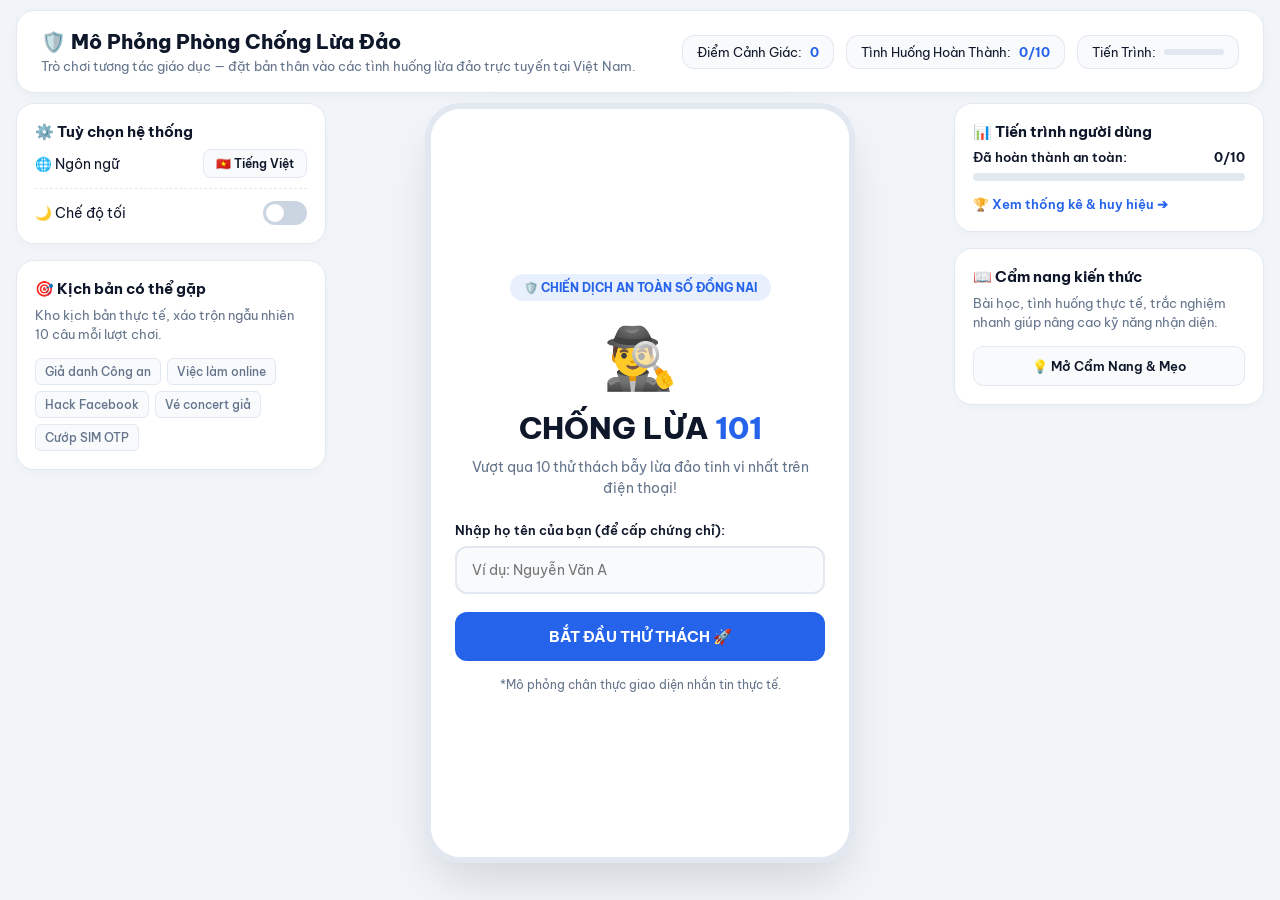
==== commit bb0b46f9: "Add files via upload" ====
--- a/index.html
+++ b/index.html
@@ -1,990 +1,1105 @@
-<!DOCTYPE html>
-<html lang="vi" data-theme="light">
-<head>
-    <meta charset="UTF-8">
-    <meta name="viewport" content="width=device-width, initial-scale=1.0">
-    <title>Mô Phỏng Phòng Chống Lừa Đảo - Chống Lừa 101</title>
-    <link href="https://fonts.googleapis.com/css2?family=Be+Vietnam+Pro:wght@400;500;600;700;800&display=swap" rel="stylesheet">
-    <style>
-        :root {
-            --primary: #2563eb;
-            --primary-dark: #1d4ed8;
-            --bg-dashboard: #f1f5f9;
-            --bg-card: #ffffff;
-            --text-main: #0f172a;
-            --text-muted: #64748b;
-            --border-color: #e2e8f0;
-            --chat-bg: #f8fafc;
-            --danger: #ef4444;
-            --success: #10b981;
-        }
-
-        [data-theme="dark"] {
-            --primary: #3b82f6;
-            --primary-dark: #2563eb;
-            --bg-dashboard: #0b1120;
-            --bg-card: #1e293b;
-            --text-main: #f8fafc;
-            --text-muted: #94a3b8;
-            --border-color: #334155;
-            --chat-bg: #0f172a;
-            --danger: #f87171;
-            --success: #34d399;
-        }
-
-        * {
-            box-sizing: border-box;
-            margin: 0;
-            padding: 0;
-            font-family: 'Be Vietnam Pro', sans-serif;
-            transition: background-color 0.25s ease, color 0.25s ease, border-color 0.25s ease;
-        }
-
-        body {
-            background: var(--bg-dashboard);
-            min-height: 100vh;
-            color: var(--text-main);
-            padding: 20px;
-        }
-
-        /* Dashboard Container */
-        .dashboard-wrapper {
-            max-width: 1400px;
-            margin: 0 auto;
-            display: flex;
-            flex-direction: column;
-            gap: 20px;
-        }
-
-        /* Top Header */
-        .top-header {
-            background: var(--bg-card);
-            border: 1px solid var(--border-color);
-            border-radius: 18px;
-            padding: 18px 24px;
-            display: flex;
-            justify-content: space-between;
-            align-items: center;
-            flex-wrap: wrap;
-            gap: 16px;
-            box-shadow: 0 4px 12px rgba(0, 0, 0, 0.03);
-        }
-
-        .header-brand h1 {
-            font-size: 20px;
-            font-weight: 800;
-            color: var(--text-main);
-            margin-bottom: 4px;
-            display: flex;
-            align-items: center;
-            gap: 8px;
-        }
-
-        .header-brand p {
-            font-size: 13px;
-            color: var(--text-muted);
-        }
-
-        .header-stats-bar {
-            display: flex;
-            gap: 12px;
-            flex-wrap: wrap;
-        }
-
-        .stat-pill {
-            background: var(--chat-bg);
-            border: 1px solid var(--border-color);
-            padding: 8px 14px;
-            border-radius: 12px;
-            font-size: 13px;
-            display: flex;
-            align-items: center;
-            gap: 8px;
-        }
-
-        .stat-pill strong {
-            color: var(--primary);
-        }
-
-        .mini-progress {
-            width: 60px;
-            height: 6px;
-            background: var(--border-color);
-            border-radius: 4px;
-            overflow: hidden;
-        }
-
-        .mini-fill {
-            height: 100%;
-            background: var(--success);
-            transition: width 0.3s ease;
-        }
-
-        /* 3-Column Layout */
-        .main-layout {
-            display: grid;
-            grid-template-columns: 310px 1fr 310px;
-            gap: 20px;
-            align-items: start;
-        }
-
-        @media (max-width: 1120px) {
-            .main-layout {
-                grid-template-columns: 1fr;
-            }
-            .center-stage {
-                order: -1; /* Đưa điện thoại lên đầu khi xem trên màn hình nhỏ */
-            }
-        }
-
-        /* Sidebars */
-        .sidebar {
-            display: flex;
-            flex-direction: column;
-            gap: 16px;
-        }
-
-        .panel-card {
-            background: var(--bg-card);
-            border: 1px solid var(--border-color);
-            border-radius: 18px;
-            padding: 18px;
-            box-shadow: 0 4px 12px rgba(0, 0, 0, 0.02);
-        }
-
-        .panel-card h3 {
-            font-size: 15px;
-            font-weight: 700;
-            margin-bottom: 8px;
-            color: var(--text-main);
-            display: flex;
-            align-items: center;
-            gap: 6px;
-        }
-
-        .panel-desc {
-            font-size: 12.5px;
-            color: var(--text-muted);
-            line-height: 1.5;
-            margin-bottom: 14px;
-        }
-
-        .control-row {
-            display: flex;
-            justify-content: space-between;
-            align-items: center;
-            font-size: 13.5px;
-            margin-bottom: 12px;
-            padding-bottom: 10px;
-            border-bottom: 1px dashed var(--border-color);
-        }
-
-        .control-row:last-child {
-            margin-bottom: 0;
-            padding-bottom: 0;
-            border-bottom: none;
-        }
-
-        .action-chip {
-            background: var(--chat-bg);
-            border: 1px solid var(--border-color);
-            padding: 6px 12px;
-            border-radius: 8px;
-            font-size: 12px;
-            font-weight: 600;
-            color: var(--text-main);
-            cursor: pointer;
-        }
-
-        .action-chip:hover {
-            border-color: var(--primary);
-            color: var(--primary);
-        }
-
-        /* Toggle Switch */
-        .switch {
-            position: relative;
-            display: inline-block;
-            width: 44px;
-            height: 24px;
-        }
-
-        .switch input {
-            opacity: 0;
-            width: 0;
-            height: 0;
-        }
-
-        .slider {
-            position: absolute;
-            cursor: pointer;
-            top: 0; left: 0; right: 0; bottom: 0;
-            background-color: #cbd5e1;
-            transition: .3s;
-            border-radius: 24px;
-        }
-
-        .slider:before {
-            position: absolute;
-            content: "";
-            height: 18px;
-            width: 18px;
-            left: 3px;
-            bottom: 3px;
-            background-color: white;
-            transition: .3s;
-            border-radius: 50%;
-        }
-
-        input:checked + .slider {
-            background-color: var(--primary);
-        }
-
-        input:checked + .slider:before {
-            transform: translateX(20px);
-        }
-
-        .btn-secondary-full {
-            width: 100%;
-            padding: 11px;
-            background: var(--chat-bg);
-            border: 1px solid var(--border-color);
-            border-radius: 10px;
-            font-weight: 600;
-            font-size: 13px;
-            color: var(--text-main);
-            cursor: pointer;
-        }
-
-        .btn-secondary-full:hover {
-            background: var(--primary);
-            color: white;
-            border-color: var(--primary);
-        }
-
-        .scenario-tags {
-            display: flex;
-            flex-wrap: wrap;
-            gap: 6px;
-        }
-
-        .tag {
-            background: var(--chat-bg);
-            border: 1px solid var(--border-color);
-            font-size: 11.5px;
-            padding: 5px 9px;
-            border-radius: 6px;
-            color: var(--text-muted);
-            font-weight: 500;
-        }
-
-        /* Center Stage (Phone Mockup Frame) */
-        .center-stage {
-            display: flex;
-            justify-content: center;
-            align-items: flex-start;
-        }
-
-        .app-container {
-            width: 100%;
-            max-width: 430px;
-            height: 760px;
-            background: var(--bg-card);
-            border-radius: 36px;
-            box-shadow: 0 25px 50px -12px rgba(0, 0, 0, 0.15);
-            overflow: hidden;
-            display: flex;
-            flex-direction: column;
-            position: relative;
-            border: 6px solid var(--border-color);
-        }
-
-        .screen {
-            display: none;
-            flex-direction: column;
-            height: 100%;
-            width: 100%;
-        }
-
-        .screen.active {
-            display: flex;
-        }
-
-        /* Intro Screen */
-        #screen-intro {
-            padding: 28px 24px;
-            justify-content: center;
-            align-items: center;
-            text-align: center;
-            background: var(--bg-card);
-        }
-
-        .badge-top {
-            background: rgba(37, 99, 235, 0.1);
-            color: var(--primary);
-            font-size: 11.5px;
-            font-weight: 700;
-            padding: 6px 14px;
-            border-radius: 20px;
-            margin-bottom: 18px;
-        }
-
-        .hero-icon {
-            font-size: 60px;
-            margin-bottom: 14px;
-            animation: float 3s ease-in-out infinite;
-        }
-
-        @keyframes float {
-            0%, 100% { transform: translateY(0); }
-            50% { transform: translateY(-6px); }
-        }
-
-        #screen-intro h1 {
-            font-size: 30px;
-            font-weight: 800;
-            color: var(--text-main);
-            margin-bottom: 10px;
-        }
-
-        #screen-intro h1 span {
-            color: var(--primary);
-        }
-
-        .subtitle {
-            color: var(--text-muted);
-            font-size: 13.5px;
-            line-height: 1.5;
-            margin-bottom: 24px;
-        }
-
-        .input-group {
-            width: 100%;
-            text-align: left;
-            margin-bottom: 18px;
-        }
-
-        .input-group label {
-            display: block;
-            font-size: 12.5px;
-            font-weight: 600;
-            color: var(--text-main);
-            margin-bottom: 8px;
-        }
-
-        .input-group input {
-            width: 100%;
-            padding: 13px 15px;
-            border: 2px solid var(--border-color);
-            background: var(--chat-bg);
-            color: var(--text-main);
-            border-radius: 12px;
-            font-size: 14px;
-            outline: none;
-        }
-
-        .input-group input:focus {
-            border-color: var(--primary);
-        }
-
-        .btn-primary {
-            width: 100%;
-            padding: 15px;
-            background: var(--primary);
-            color: white;
-            border: none;
-            border-radius: 12px;
-            font-size: 15px;
-            font-weight: 700;
-            cursor: pointer;
-        }
-
-        .btn-primary:hover {
-            background: var(--primary-dark);
-        }
-
-        .note {
-            margin-top: 16px;
-            font-size: 11.5px;
-            color: var(--text-muted);
-        }
-
-        /* Gameplay Header & Chat */
-        .game-header {
-            background: var(--bg-card);
-            padding: 14px 16px;
-            border-bottom: 1px solid var(--border-color);
-        }
-
-        .progress-info {
-            display: flex;
-            justify-content: space-between;
-            font-size: 12.5px;
-            font-weight: 600;
-            color: var(--text-muted);
-            margin-bottom: 6px;
-        }
-
-        .score-badge strong {
-            color: var(--primary);
-        }
-
-        .progress-bar {
-            height: 5px;
-            background: var(--border-color);
-            border-radius: 10px;
-            overflow: hidden;
-            margin-bottom: 12px;
-        }
-
-        .progress-fill {
-            height: 100%;
-            width: 10%;
-            background: var(--primary);
-            transition: width 0.4s ease;
-        }
-
-        .sender-profile {
-            display: flex;
-            align-items: center;
-            gap: 10px;
-        }
-
-        .avatar {
-            width: 38px;
-            height: 38px;
-            background: rgba(37, 99, 235, 0.1);
-            border-radius: 50%;
-            display: flex;
-            justify-content: center;
-            align-items: center;
-            font-size: 20px;
-            border: 1px solid var(--border-color);
-        }
-
-        .sender-details h3 {
-            font-size: 14px;
-            color: var(--text-main);
-        }
-
-        .status-online {
-            font-size: 11px;
-            color: var(--success);
-            font-weight: 500;
-        }
-
-        .chat-box {
-            flex: 1;
-            padding: 16px;
-            background: var(--chat-bg);
-            overflow-y: auto;
-            display: flex;
-            flex-direction: column;
-            gap: 10px;
-        }
-
-        .msg {
-            max-width: 85%;
-            padding: 11px 14px;
-            border-radius: 16px;
-            font-size: 13px;
-            line-height: 1.45;
-        }
-
-        .msg.scammer {
-            background: var(--bg-card);
-            color: var(--text-main);
-            align-self: flex-start;
-            border-bottom-left-radius: 4px;
-            border: 1px solid var(--border-color);
-        }
-
-        .msg.scammer .fake-link {
-            color: var(--primary);
-            text-decoration: underline;
-            font-weight: 500;
-            word-break: break-all;
-        }
-
-        .msg.user {
-            background: var(--primary);
-            color: white;
-            align-self: flex-end;
-            border-bottom-right-radius: 4px;
-        }
-
-        .choices-container {
-            padding: 12px 14px;
-            background: var(--bg-card);
-            border-top: 1px solid var(--border-color);
-            display: flex;
-            flex-direction: column;
-            gap: 8px;
-        }
-
-        .choice-btn {
-            width: 100%;
-            text-align: left;
-            padding: 11px 13px;
-            background: var(--chat-bg);
-            border: 1.5px solid var(--border-color);
-            border-radius: 10px;
-            font-size: 12.5px;
-            font-weight: 500;
-            color: var(--text-main);
-            cursor: pointer;
-        }
-
-        .choice-btn:hover {
-            background: rgba(37, 99, 235, 0.06);
-            border-color: var(--primary);
-        }
-
-        .feedback-box {
-            padding: 14px 16px;
-            background: var(--bg-card);
-            border-top: 2px solid var(--border-color);
-        }
-
-        .feedback-box.hidden {
-            display: none;
-        }
-
-        .feedback-title {
-            font-size: 13.5px;
-            font-weight: 700;
-            margin-bottom: 4px;
-        }
-
-        .feedback-title.correct { color: var(--success); }
-        .feedback-title.wrong { color: var(--danger); }
-
-        .feedback-desc {
-            font-size: 12.5px;
-            color: var(--text-muted);
-            line-height: 1.45;
-            margin-bottom: 12px;
-        }
-
-        .btn-next {
-            width: 100%;
-            padding: 11px;
-            background: var(--text-main);
-            color: var(--bg-card);
-            border: none;
-            border-radius: 10px;
-            font-weight: 600;
-            cursor: pointer;
-        }
-
-        /* Result Screen */
-        #screen-result {
-            padding: 20px;
-            justify-content: space-between;
-            align-items: center;
-            text-align: center;
-            overflow-y: auto;
-            background: var(--bg-card);
-        }
-
-        .result-header h2 {
-            font-size: 20px;
-            font-weight: 800;
-            color: var(--primary);
-            margin-bottom: 4px;
-        }
-
-        .result-header p {
-            font-size: 12.5px;
-            color: var(--text-muted);
-        }
-
-        .certificate-wrapper {
-            width: 100%;
-            margin: 10px 0;
-            border-radius: 10px;
-            overflow: hidden;
-            box-shadow: 0 8px 20px rgba(0, 0, 0, 0.12);
-            border: 2px solid var(--border-color);
-        }
-
-        #cert-canvas {
-            width: 100%;
-            height: auto;
-            display: block;
-        }
-
-        .action-buttons {
-            width: 100%;
-            display: flex;
-            flex-direction: column;
-            gap: 8px;
-        }
-
-        .btn-social.fb {
-            width: 100%;
-            padding: 12px;
-            background: #1877f2;
-            color: white;
-            border: none;
-            border-radius: 10px;
-            font-weight: 600;
-            cursor: pointer;
-        }
-
-        .btn-outline {
-            width: 100%;
-            padding: 10px;
-            background: transparent;
-            color: var(--text-muted);
-            border: 1.5px solid var(--border-color);
-            border-radius: 10px;
-            font-weight: 600;
-            cursor: pointer;
-        }
-
-        /* Right Sidebar Components */
-        .progress-stat-row {
-            display: flex;
-            justify-content: space-between;
-            font-size: 13px;
-            margin-bottom: 8px;
-            font-weight: 600;
-        }
-
-        .mini-progress-bar {
-            width: 100%;
-            height: 8px;
-            background: var(--border-color);
-            border-radius: 4px;
-            overflow: hidden;
-            margin-bottom: 12px;
-        }
-
-        .mini-progress-bar .fill {
-            height: 100%;
-            background: var(--primary);
-            transition: width 0.3s ease;
-        }
-
-        .link-btn {
-            background: none;
-            border: none;
-            color: var(--primary);
-            font-size: 12.5px;
-            font-weight: 600;
-            cursor: pointer;
-            text-align: left;
-            padding: 0;
-        }
-
-        .link-btn:hover {
-            text-decoration: underline;
-        }
-
-        .tip-highlight-box {
-            background: rgba(37, 99, 235, 0.06);
-            border-left: 3px solid var(--primary);
-            padding: 12px;
-            border-radius: 0 8px 8px 0;
-            font-size: 12px;
-            color: var(--text-muted);
-            line-height: 1.5;
-        }
-
-        .tip-highlight-box strong {
-            color: var(--text-main);
-        }
-
-        .badge-mini-grid {
-            display: grid;
-            grid-template-columns: repeat(3, 1fr);
-            gap: 8px;
-        }
-
-        .badge-item {
-            background: var(--chat-bg);
-            border: 1px solid var(--border-color);
-            height: 52px;
-            border-radius: 10px;
-            display: flex;
-            justify-content: center;
-            align-items: center;
-            font-size: 22px;
-        }
-
-        .badge-item.locked {
-            opacity: 0.4;
-            filter: grayscale(100%);
-        }
-
-        .badge-item.unlocked {
-            opacity: 1;
-            border-color: var(--primary);
-            background: rgba(37, 99, 235, 0.1);
-        }
-
-        /* Modals */
-        .modal {
-            position: fixed;
-            top: 0; left: 0; width: 100%; height: 100%;
-            background: rgba(0, 0, 0, 0.6);
-            display: flex;
-            justify-content: center;
-            align-items: center;
-            z-index: 100;
-            padding: 20px;
-        }
-
-        .modal.hidden {
-            display: none;
-        }
-
-        .modal-content {
-            background: var(--bg-card);
-            width: 100%;
-            max-width: 440px;
-            padding: 24px;
-            border-radius: 20px;
-            position: relative;
-            max-height: 85vh;
-            overflow-y: auto;
-            border: 1px solid var(--border-color);
-        }
-
-        .close-modal {
-            position: absolute;
-            top: 14px;
-            right: 18px;
-            font-size: 24px;
-            font-weight: bold;
-            color: var(--text-muted);
-            cursor: pointer;
-        }
-
-        .modal-content h2 {
-            font-size: 18px;
-            color: var(--text-main);
-            margin-bottom: 16px;
-        }
-
-        .tips-list {
-            list-style: none;
-            display: flex;
-            flex-direction: column;
-            gap: 12px;
-            text-align: left;
-            font-size: 13px;
-            color: var(--text-muted);
-            line-height: 1.5;
-        }
-
-        .tips-list strong {
-            color: var(--text-main);
-        }
-
-        .achievements-grid {
-            display: grid;
-            grid-template-columns: repeat(2, 1fr);
-            gap: 12px;
-            text-align: left;
-        }
-
-        .achievement-card {
-            background: var(--chat-bg);
-            border: 1.5px solid var(--border-color);
-            padding: 12px;
-            border-radius: 12px;
-            opacity: 0.5;
-        }
-
-        .achievement-card.unlocked {
-            opacity: 1;
-            border-color: var(--primary);
-            background: rgba(37, 99, 235, 0.05);
-        }
-
-        .achievement-card h4 {
-            font-size: 13px;
-            color: var(--text-main);
-            margin-bottom: 4px;
-        }
-
-        .achievement-card p {
-            font-size: 11px;
-            color: var(--text-muted);
-        }
-    </style>
-</head>
-<body>
-    <div class="dashboard-wrapper">
-        <!-- TOP HEADER BAR -->
-        <header class="top-header">
-            <div class="header-brand">
-                <h1>🛡️ Mô Phỏng Phòng Chống Lừa Đảo</h1>
-                <p>Trò chơi tương tác giáo dục — đặt bản thân vào các tình huống lừa đảo trực tuyến tại Việt Nam.</p>
-            </div>
-            <div class="header-stats-bar">
-                <div class="stat-pill">Điểm Cảnh Giác: <strong id="header-score">0</strong></div>
-                <div class="stat-pill">Tình Huống Hoàn Thành: <strong id="header-completed">0/10</strong></div>
-                <div class="stat-pill">
-                    Tiến Trình:
-                    <div class="mini-progress">
-                        <div id="header-progress-fill" class="mini-fill" style="width: 0%;"></div>
-                    </div>
-                </div>
-        </header>
-
-        <!-- MAIN 3-COLUMN LAYOUT -->
-        <div class="main-layout">
-            
-            <!-- LEFT SIDEBAR: Cấu hình & Tuỳ chọn -->
-            <aside class="sidebar left-sidebar">
-                <div class="panel-card">
-                    <h3>⚙️ Tuỳ chọn hệ thống</h3>
-                    <div class="control-row">
-                        <span>🌐 Ngôn ngữ</span>
-                        <button id="btn-lang" class="action-chip">🇻🇳 Tiếng Việt</button>
-                    </div>
-                    <div class="control-row">
-                        <span>🌙 Chế độ tối</span>
-                        <label class="switch">
-                            <input type="checkbox" id="theme-switch">
-                            <span class="slider"></span>
-                        </label>
-                    </div>
-                </div>
-
-                <div class="panel-card">
-                    <h3>🎯 Kịch bản có thể gặp </h3>
-                    <p class="panel-desc">Kho kịch bản thực tế, xáo trộn ngẫu nhiên 10 câu mỗi lượt chơi.</p>
-                    <div class="scenario-tags">
-                        <span class="tag">Giả danh Công an</span>
-                        <span class="tag">Việc làm online</span>
-                        <span class="tag">Hack Facebook</span>
-                        <span class="tag">Vé concert giả</span>
-                        <span class="tag">Cướp SIM OTP</span>
-                    </div>
-                </div>
-            </aside>
-
-            <!-- CENTER COLUMN: Khung điện thoại tương tác -->
-            <main class="center-stage">
-                <div class="app-container">
-                    <!-- MÀN HÌNH 1: INTRO -->
-                    <section id="screen-intro" class="screen active">
-                        <div class="badge-top">🛡️ CHIẾN DỊCH AN TOÀN SỐ ĐỒNG NAI</div>
-                        <div class="hero-icon">🕵️‍♂️</div>
-                        <h1 data-i18n="intro_title">CHỐNG LỪA <span>101</span></h1>
-                        <p class="subtitle" data-i18n="intro_subtitle">Vượt qua 10 thử thách bẫy lừa đảo tinh vi nhất trên điện thoại!</p>
-                        
-                        <div class="input-group">
-                            <label for="player-name" data-i18n="label_name">Nhập họ tên của bạn (để cấp chứng chỉ):</label>
-                            <input type="text" id="player-name" placeholder="Ví dụ: Nguyễn Văn A" maxlength="30">
-                        </div>
-
-                        <button id="btn-start" class="btn-primary" data-i18n="btn_start">BẮT ĐẦU THỬ THÁCH 🚀</button>
-                        <p class="note" data-i18n="note_data">*Mô phỏng chân thực giao diện nhắn tin thực tế.</p>
-                    </section>
-
-                    <!-- MÀN HÌNH 2: GAMEPLAY (CHAT INTERFACE) -->
-                    <section id="screen-game" class="screen">
-                        <header class="game-header">
-                            <div class="progress-info">
-                                <span id="scenario-counter">Tình huống 1/10</span>
-                                <span class="score-badge">Điểm: <strong id="current-score">0</strong></span>
-                            </div>
-                            <div class="progress-bar">
-                                <div id="progress-fill" class="progress-fill"></div>
-                            </div>
-                            <div class="sender-profile">
-                                <div id="sender-avatar" class="avatar">👮</div>
-                                <div class="sender-details">
-                                    <h3 id="sender-name">Cán bộ Điều tra</h3>
-                                    <span id="sender-status" class="status-online">● Đang hoạt động</span>
-                                </div>
-                            </div>
-                        </header>
-
-                        <main id="chat-box" class="chat-box"></main>
-
-                        <div id="feedback-box" class="feedback-box hidden">
-                            <div id="feedback-title" class="feedback-title"></div>
-                            <p id="feedback-desc" class="feedback-desc"></p>
-                            <button id="btn-next" class="btn-next" data-i18n="btn_next">Tình huống tiếp theo ➔</button>
-                        </div>
-
-                        <footer id="choices-container" class="choices-container"></footer>
-                    </section>
-
-                    <!-- MÀN HÌNH 3: CHỨNG CHỈ KẾT QUẢ -->
-                    <section id="screen-result" class="screen">
-                        <div class="result-header">
-                            <h2 id="result-rank">XUẤT SẮC!</h2>
-                            <p id="result-summary">Bạn đạt 1000/1000 điểm cảnh giác.</p>
-                        </div>
-
-                        <div class="certificate-wrapper">
-                            <canvas id="cert-canvas" width="800" height="560"></canvas>
-                        </div>
-
-                        <div class="action-buttons">
-                            <button id="btn-download" class="btn-primary" data-i18n="btn_download">⬇️ Tải Chứng Chỉ Về Máy</button>
-                            <button id="btn-share-fb" class="btn-social fb" data-i18n="btn_share">Chia sẻ Facebook</button>
-                            <button id="btn-restart" class="btn-outline" data-i18n="btn_restart">🔄 Chơi lại từ đầu</button>
-                        </div>
-                    </section>
-                </div>
-            </main>
-
-            <!-- RIGHT SIDEBAR: Tiến trình & Thành tựu -->
-            <aside class="sidebar right-sidebar">
-                <div class="panel-card">
-                    <h3>📊 Tiến trình người dùng</h3>
-                    <div class="progress-stat-row">
-                        <span>Đã hoàn thành an toàn:</span>
-                        <strong id="completed-count">0/10</strong>
-                    </div>
-                    <div class="mini-progress-bar">
-                        <div id="sidebar-progress-fill" class="fill" style="width: 0%;"></div>
-                    </div>
-                    <button id="btn-achievements" class="link-btn">🏆 Xem thống kê & huy hiệu ➔</button>
-                </div>
-
-                <div class="panel-card">
-                    <h3>📖 Cẩm nang kiến thức</h3>
-                    <p class="panel-desc">Bài học, tình huống thực tế, trắc nghiệm nhanh giúp nâng cao kỹ năng nhận diện.</p>
-                    <button id="btn-tips" class="btn-secondary-full">💡 Mở Cẩm Nang & Mẹo</button>
-                </div>
-            </aside>
-
-        </div>
-    </div>
-
-    <!-- MODAL: MẸO HAY -->
-    <div id="modal-tips" class="modal hidden">
-        <div class="modal-content">
-            <span class="close-modal">&times;</span>
-            <h2>💡 Mẹo Đạt Thành Tích Cao</h2>
-            <ul class="tips-list">
-                <li><strong>1. Cảnh giác link lạ:</strong> Không bấm vào các liên kết có đuôi lạ như (.xyz, .top, .cc).</li>
-                <li><strong>2. Tuyệt đối bảo mật OTP:</strong> Không cung cấp mã OTP, mật khẩu hay mã PIN cho bất kỳ ai.</li>
-                <li><strong>3. Xác thực người thân:</strong> Khi người thân nhắn tin mượn tiền, hãy gọi điện thoại thoại thông thường.</li>
-                <li><strong>4. Không có việc nhẹ lương cao:</strong> Các công việc bắt ứng tiền trước chắc chắn là lừa đảo.</li>
-                <li><strong>5. Cơ quan nhà nước không làm việc qua mạng:</strong> Công an không gọi điện dọa nạt qua Zalo.</li>
-            </ul>
-        </div>
-    </div>
-
-    <!-- MODAL: THÀNH TỰU -->
-    <div id="modal-achievements" class="modal hidden">
-        <div class="modal-content">
-            <span class="close-modal">&times;</span>
-            <h2>🏆 Bộ Sưu Tập Huy Hiệu</h2>
-            <div class="achievements-grid" id="achievements-grid"></div>
-        </div>
-    </div>
-
-    <script src="script.js"></script>
-</body>
+<!DOCTYPE html>
+<html lang="vi" data-theme="light">
+<head>
+    <meta charset="UTF-8">
+    <meta name="viewport" content="width=device-width, initial-scale=1.0">
+    <title>Mô Phỏng Phòng Chống Lừa Đảo - Chống Lừa 101</title>
+    <link href="https://fonts.googleapis.com/css2?family=Be+Vietnam+Pro:wght@400;500;600;700;800&display=swap" rel="stylesheet">
+    <style>
+        :root {
+            --primary: #2563eb;
+            --primary-dark: #1d4ed8;
+            --bg-dashboard: #f1f5f9;
+            --bg-card: #ffffff;
+            --text-main: #0f172a;
+            --text-muted: #64748b;
+            --border-color: #e2e8f0;
+            --chat-bg: #f8fafc;
+            --danger: #ef4444;
+            --success: #10b981;
+        }
+
+        [data-theme="dark"] {
+            --primary: #3b82f6;
+            --primary-dark: #2563eb;
+            --bg-dashboard: #0b1120;
+            --bg-card: #1e293b;
+            --text-main: #f8fafc;
+            --text-muted: #94a3b8;
+            --border-color: #334155;
+            --chat-bg: #0f172a;
+            --danger: #f87171;
+            --success: #34d399;
+        }
+
+        * {
+            box-sizing: border-box;
+            margin: 0;
+            padding: 0;
+            font-family: 'Be Vietnam Pro', sans-serif;
+            transition: background-color 0.25s ease, color 0.25s ease, border-color 0.25s ease;
+        }
+
+        body {
+            background: var(--bg-dashboard);
+            min-height: 100vh;
+            color: var(--text-main);
+            padding: 20px;
+        }
+
+        /* Dashboard Container */
+        .dashboard-wrapper {
+            max-width: 1400px;
+            margin: 0 auto;
+            display: flex;
+            flex-direction: column;
+            gap: 20px;
+        }
+
+        /* Top Header */
+        .top-header {
+            background: var(--bg-card);
+            border: 1px solid var(--border-color);
+            border-radius: 18px;
+            padding: 18px 24px;
+            display: flex;
+            justify-content: space-between;
+            align-items: center;
+            flex-wrap: wrap;
+            gap: 16px;
+            box-shadow: 0 4px 12px rgba(0, 0, 0, 0.03);
+        }
+
+        .header-brand h1 {
+            font-size: 20px;
+            font-weight: 800;
+            color: var(--text-main);
+            margin-bottom: 4px;
+            display: flex;
+            align-items: center;
+            gap: 8px;
+        }
+
+        .header-brand p {
+            font-size: 13px;
+            color: var(--text-muted);
+        }
+
+        .header-stats-bar {
+            display: flex;
+            gap: 12px;
+            flex-wrap: wrap;
+        }
+
+        .stat-pill {
+            background: var(--chat-bg);
+            border: 1px solid var(--border-color);
+            padding: 8px 14px;
+            border-radius: 12px;
+            font-size: 13px;
+            display: flex;
+            align-items: center;
+            gap: 8px;
+        }
+
+        .stat-pill strong {
+            color: var(--primary);
+        }
+
+        .mini-progress {
+            width: 60px;
+            height: 6px;
+            background: var(--border-color);
+            border-radius: 4px;
+            overflow: hidden;
+        }
+
+        .mini-fill {
+            height: 100%;
+            background: var(--success);
+            transition: width 0.3s ease;
+        }
+
+        /* 3-Column Layout */
+        .main-layout {
+            display: grid;
+            grid-template-columns: 310px 1fr 310px;
+            gap: 20px;
+            align-items: start;
+        }
+
+        @media (max-width: 1120px) {
+            .main-layout {
+                grid-template-columns: 1fr;
+            }
+            .center-stage {
+                order: -1; /* Đưa điện thoại lên đầu khi xem trên màn hình nhỏ */
+            }
+        }
+
+        /* Sidebars */
+        .sidebar {
+            display: flex;
+            flex-direction: column;
+            gap: 16px;
+        }
+
+        .panel-card {
+            background: var(--bg-card);
+            border: 1px solid var(--border-color);
+            border-radius: 18px;
+            padding: 18px;
+            box-shadow: 0 4px 12px rgba(0, 0, 0, 0.02);
+        }
+
+        .panel-card h3 {
+            font-size: 15px;
+            font-weight: 700;
+            margin-bottom: 8px;
+            color: var(--text-main);
+            display: flex;
+            align-items: center;
+            gap: 6px;
+        }
+
+        .panel-desc {
+            font-size: 12.5px;
+            color: var(--text-muted);
+            line-height: 1.5;
+            margin-bottom: 14px;
+        }
+
+        .control-row {
+            display: flex;
+            justify-content: space-between;
+            align-items: center;
+            font-size: 13.5px;
+            margin-bottom: 12px;
+            padding-bottom: 10px;
+            border-bottom: 1px dashed var(--border-color);
+        }
+
+        .control-row:last-child {
+            margin-bottom: 0;
+            padding-bottom: 0;
+            border-bottom: none;
+        }
+
+        .action-chip {
+            background: var(--chat-bg);
+            border: 1px solid var(--border-color);
+            padding: 6px 12px;
+            border-radius: 8px;
+            font-size: 12px;
+            font-weight: 600;
+            color: var(--text-main);
+            cursor: pointer;
+        }
+
+        .action-chip:hover {
+            border-color: var(--primary);
+            color: var(--primary);
+        }
+
+        /* Toggle Switch */
+        .switch {
+            position: relative;
+            display: inline-block;
+            width: 44px;
+            height: 24px;
+        }
+
+        .switch input {
+            opacity: 0;
+            width: 0;
+            height: 0;
+        }
+
+        .slider {
+            position: absolute;
+            cursor: pointer;
+            top: 0; left: 0; right: 0; bottom: 0;
+            background-color: #cbd5e1;
+            transition: .3s;
+            border-radius: 24px;
+        }
+
+        .slider:before {
+            position: absolute;
+            content: "";
+            height: 18px;
+            width: 18px;
+            left: 3px;
+            bottom: 3px;
+            background-color: white;
+            transition: .3s;
+            border-radius: 50%;
+        }
+
+        input:checked + .slider {
+            background-color: var(--primary);
+        }
+
+        input:checked + .slider:before {
+            transform: translateX(20px);
+        }
+
+        .btn-secondary-full {
+            width: 100%;
+            padding: 11px;
+            background: var(--chat-bg);
+            border: 1px solid var(--border-color);
+            border-radius: 10px;
+            font-weight: 600;
+            font-size: 13px;
+            color: var(--text-main);
+            cursor: pointer;
+        }
+
+        .btn-secondary-full:hover {
+            background: var(--primary);
+            color: white;
+            border-color: var(--primary);
+        }
+
+        .scenario-tags {
+            display: flex;
+            flex-wrap: wrap;
+            gap: 6px;
+        }
+
+        .tag {
+            background: var(--chat-bg);
+            border: 1px solid var(--border-color);
+            font-size: 11.5px;
+            padding: 5px 9px;
+            border-radius: 6px;
+            color: var(--text-muted);
+            font-weight: 500;
+        }
+
+        /* Center Stage (Phone Mockup Frame) */
+        .center-stage {
+            display: flex;
+            justify-content: center;
+            align-items: flex-start;
+        }
+
+        .app-container {
+            width: 100%;
+            max-width: 430px;
+            height: 760px;
+            background: var(--bg-card);
+            border-radius: 36px;
+            box-shadow: 0 25px 50px -12px rgba(0, 0, 0, 0.15);
+            overflow: hidden;
+            display: flex;
+            flex-direction: column;
+            position: relative;
+            border: 6px solid var(--border-color);
+        }
+
+        .screen {
+            display: none;
+            flex-direction: column;
+            height: 100%;
+            width: 100%;
+        }
+
+        .screen.active {
+            display: flex;
+        }
+
+        /* Intro Screen */
+        #screen-intro {
+            padding: 28px 24px;
+            justify-content: center;
+            align-items: center;
+            text-align: center;
+            background: var(--bg-card);
+        }
+
+        .badge-top {
+            background: rgba(37, 99, 235, 0.1);
+            color: var(--primary);
+            font-size: 11.5px;
+            font-weight: 700;
+            padding: 6px 14px;
+            border-radius: 20px;
+            margin-bottom: 18px;
+        }
+
+        .hero-icon {
+            font-size: 60px;
+            margin-bottom: 14px;
+            animation: float 3s ease-in-out infinite;
+        }
+
+        @keyframes float {
+            0%, 100% { transform: translateY(0); }
+            50% { transform: translateY(-6px); }
+        }
+
+        #screen-intro h1 {
+            font-size: 30px;
+            font-weight: 800;
+            color: var(--text-main);
+            margin-bottom: 10px;
+        }
+
+        #screen-intro h1 span {
+            color: var(--primary);
+        }
+
+        .subtitle {
+            color: var(--text-muted);
+            font-size: 13.5px;
+            line-height: 1.5;
+            margin-bottom: 24px;
+        }
+
+        .input-group {
+            width: 100%;
+            text-align: left;
+            margin-bottom: 18px;
+        }
+
+        .input-group label {
+            display: block;
+            font-size: 12.5px;
+            font-weight: 600;
+            color: var(--text-main);
+            margin-bottom: 8px;
+        }
+
+        .input-group input {
+            width: 100%;
+            padding: 13px 15px;
+            border: 2px solid var(--border-color);
+            background: var(--chat-bg);
+            color: var(--text-main);
+            border-radius: 12px;
+            font-size: 14px;
+            outline: none;
+        }
+
+        .input-group input:focus {
+            border-color: var(--primary);
+        }
+
+        .btn-primary {
+            width: 100%;
+            padding: 15px;
+            background: var(--primary);
+            color: white;
+            border: none;
+            border-radius: 12px;
+            font-size: 15px;
+            font-weight: 700;
+            cursor: pointer;
+        }
+
+        .btn-primary:hover {
+            background: var(--primary-dark);
+        }
+
+        .note {
+            margin-top: 16px;
+            font-size: 11.5px;
+            color: var(--text-muted);
+        }
+
+        /* Gameplay Header & Chat */
+        .game-header {
+            background: var(--bg-card);
+            padding: 14px 16px;
+            border-bottom: 1px solid var(--border-color);
+        }
+
+        .progress-info {
+            display: flex;
+            justify-content: space-between;
+            font-size: 12.5px;
+            font-weight: 600;
+            color: var(--text-muted);
+            margin-bottom: 6px;
+        }
+
+        .score-badge strong {
+            color: var(--primary);
+        }
+
+        .progress-bar {
+            height: 5px;
+            background: var(--border-color);
+            border-radius: 10px;
+            overflow: hidden;
+            margin-bottom: 12px;
+        }
+
+        .progress-fill {
+            height: 100%;
+            width: 10%;
+            background: var(--primary);
+            transition: width 0.4s ease;
+        }
+
+        .sender-profile {
+            display: flex;
+            align-items: center;
+            gap: 10px;
+        }
+
+        .avatar {
+            width: 38px;
+            height: 38px;
+            background: rgba(37, 99, 235, 0.1);
+            border-radius: 50%;
+            display: flex;
+            justify-content: center;
+            align-items: center;
+            font-size: 20px;
+            border: 1px solid var(--border-color);
+        }
+
+        .sender-details h3 {
+            font-size: 14px;
+            color: var(--text-main);
+        }
+
+        .status-online {
+            font-size: 11px;
+            color: var(--success);
+            font-weight: 500;
+        }
+
+        .chat-box {
+            flex: 1;
+            padding: 16px;
+            background: var(--chat-bg);
+            overflow-y: auto;
+            display: flex;
+            flex-direction: column;
+            gap: 10px;
+        }
+
+        .msg {
+            max-width: 85%;
+            padding: 11px 14px;
+            border-radius: 16px;
+            font-size: 13px;
+            line-height: 1.45;
+        }
+
+        .msg.scammer {
+            background: var(--bg-card);
+            color: var(--text-main);
+            align-self: flex-start;
+            border-bottom-left-radius: 4px;
+            border: 1px solid var(--border-color);
+        }
+
+        .msg.scammer .fake-link {
+            color: var(--primary);
+            text-decoration: underline;
+            font-weight: 500;
+            word-break: break-all;
+        }
+
+        .msg.user {
+            background: var(--primary);
+            color: white;
+            align-self: flex-end;
+            border-bottom-right-radius: 4px;
+        }
+
+        .choices-container {
+            padding: 12px 14px;
+            background: var(--bg-card);
+            border-top: 1px solid var(--border-color);
+            display: flex;
+            flex-direction: column;
+            gap: 8px;
+        }
+
+        .choice-btn {
+            width: 100%;
+            text-align: left;
+            padding: 11px 13px;
+            background: var(--chat-bg);
+            border: 1.5px solid var(--border-color);
+            border-radius: 10px;
+            font-size: 12.5px;
+            font-weight: 500;
+            color: var(--text-main);
+            cursor: pointer;
+        }
+
+        .choice-btn:hover {
+            background: rgba(37, 99, 235, 0.06);
+            border-color: var(--primary);
+        }
+
+        .feedback-box {
+            padding: 14px 16px;
+            background: var(--bg-card);
+            border-top: 2px solid var(--border-color);
+        }
+
+        .feedback-box.hidden {
+            display: none;
+        }
+
+        .feedback-title {
+            font-size: 13.5px;
+            font-weight: 700;
+            margin-bottom: 4px;
+        }
+
+        .feedback-title.correct { color: var(--success); }
+        .feedback-title.wrong { color: var(--danger); }
+
+        .feedback-desc {
+            font-size: 12.5px;
+            color: var(--text-muted);
+            line-height: 1.45;
+            margin-bottom: 12px;
+        }
+
+        .btn-next {
+            width: 100%;
+            padding: 11px;
+            background: var(--text-main);
+            color: var(--bg-card);
+            border: none;
+            border-radius: 10px;
+            font-weight: 600;
+            cursor: pointer;
+        }
+
+        /* Result Screen */
+        #screen-result {
+            padding: 20px;
+            justify-content: space-between;
+            align-items: center;
+            text-align: center;
+            overflow-y: auto;
+            background: var(--bg-card);
+        }
+
+        .result-header h2 {
+            font-size: 20px;
+            font-weight: 800;
+            color: var(--primary);
+            margin-bottom: 4px;
+        }
+
+        .result-header p {
+            font-size: 12.5px;
+            color: var(--text-muted);
+        }
+
+        .certificate-wrapper {
+            width: 100%;
+            margin: 10px 0;
+            border-radius: 10px;
+            overflow: hidden;
+            box-shadow: 0 8px 20px rgba(0, 0, 0, 0.12);
+            border: 2px solid var(--border-color);
+        }
+
+        #cert-canvas {
+            width: 100%;
+            height: auto;
+            display: block;
+        }
+
+        .action-buttons {
+            width: 100%;
+            display: flex;
+            flex-direction: column;
+            gap: 8px;
+        }
+
+        .btn-social.fb {
+            width: 100%;
+            padding: 12px;
+            background: #1877f2;
+            color: white;
+            border: none;
+            border-radius: 10px;
+            font-weight: 600;
+            cursor: pointer;
+        }
+
+        .btn-outline {
+            width: 100%;
+            padding: 10px;
+            background: transparent;
+            color: var(--text-muted);
+            border: 1.5px solid var(--border-color);
+            border-radius: 10px;
+            font-weight: 600;
+            cursor: pointer;
+        }
+
+        /* Right Sidebar Components */
+        .progress-stat-row {
+            display: flex;
+            justify-content: space-between;
+            font-size: 13px;
+            margin-bottom: 8px;
+            font-weight: 600;
+        }
+
+        .mini-progress-bar {
+            width: 100%;
+            height: 8px;
+            background: var(--border-color);
+            border-radius: 4px;
+            overflow: hidden;
+            margin-bottom: 12px;
+        }
+
+        .mini-progress-bar .fill {
+            height: 100%;
+            background: var(--primary);
+            transition: width 0.3s ease;
+        }
+
+        .link-btn {
+            background: none;
+            border: none;
+            color: var(--primary);
+            font-size: 12.5px;
+            font-weight: 600;
+            cursor: pointer;
+            text-align: left;
+            padding: 0;
+        }
+
+        .link-btn:hover {
+            text-decoration: underline;
+        }
+
+        .tip-highlight-box {
+            background: rgba(37, 99, 235, 0.06);
+            border-left: 3px solid var(--primary);
+            padding: 12px;
+            border-radius: 0 8px 8px 0;
+            font-size: 12px;
+            color: var(--text-muted);
+            line-height: 1.5;
+        }
+
+        .tip-highlight-box strong {
+            color: var(--text-main);
+        }
+
+        .badge-mini-grid {
+            display: grid;
+            grid-template-columns: repeat(3, 1fr);
+            gap: 8px;
+        }
+
+        .badge-item {
+            background: var(--chat-bg);
+            border: 1px solid var(--border-color);
+            height: 52px;
+            border-radius: 10px;
+            display: flex;
+            justify-content: center;
+            align-items: center;
+            font-size: 22px;
+        }
+
+        .badge-item.locked {
+            opacity: 0.4;
+            filter: grayscale(100%);
+        }
+
+        .badge-item.unlocked {
+            opacity: 1;
+            border-color: var(--primary);
+            background: rgba(37, 99, 235, 0.1);
+        }
+
+        /* Modals */
+        .modal {
+            position: fixed;
+            top: 0; left: 0; width: 100%; height: 100%;
+            background: rgba(0, 0, 0, 0.6);
+            display: flex;
+            justify-content: center;
+            align-items: center;
+            z-index: 100;
+            padding: 20px;
+        }
+
+        .modal.hidden {
+            display: none;
+        }
+
+        .modal-content {
+            background: var(--bg-card);
+            width: 100%;
+            max-width: 440px;
+            padding: 24px;
+            border-radius: 20px;
+            position: relative;
+            max-height: 85vh;
+            overflow-y: auto;
+            border: 1px solid var(--border-color);
+        }
+
+        .close-modal {
+            position: absolute;
+            top: 14px;
+            right: 18px;
+            font-size: 24px;
+            font-weight: bold;
+            color: var(--text-muted);
+            cursor: pointer;
+        }
+
+        .modal-content h2 {
+            font-size: 18px;
+            color: var(--text-main);
+            margin-bottom: 16px;
+        }
+
+        .tips-list {
+            list-style: none;
+            display: flex;
+            flex-direction: column;
+            gap: 12px;
+            text-align: left;
+            font-size: 13px;
+            color: var(--text-muted);
+            line-height: 1.5;
+        }
+
+        .tips-list strong {
+            color: var(--text-main);
+        }
+
+        .achievements-grid {
+            display: grid;
+            grid-template-columns: repeat(2, 1fr);
+            gap: 12px;
+            text-align: left;
+        }
+
+        .achievement-card {
+            background: var(--chat-bg);
+            border: 1.5px solid var(--border-color);
+            padding: 12px;
+            border-radius: 12px;
+            opacity: 0.5;
+        }
+
+        .achievement-card.unlocked {
+            opacity: 1;
+            border-color: var(--primary);
+            background: rgba(37, 99, 235, 0.05);
+        }
+
+        .achievement-card h4 {
+            font-size: 13px;
+            color: var(--text-main);
+            margin-bottom: 4px;
+        }
+
+        .achievement-card p {
+            font-size: 11px;
+            color: var(--text-muted);
+        }
+
+
+        /* ===== CHATBOX FIT-TO-SCREEN PATCH ===== */
+        html, body {
+            width: 100%;
+            min-height: 100%;
+        }
+
+        body {
+            min-height: 100dvh;
+            padding: 10px 16px;
+        }
+
+        .dashboard-wrapper {
+            min-height: calc(100dvh - 20px);
+            gap: 10px;
+        }
+
+        .main-layout {
+            flex: 1;
+            min-height: 0;
+            align-items: stretch;
+        }
+
+        .center-stage {
+            min-height: 0;
+            align-items: stretch;
+        }
+
+        .app-container {
+            height: min(760px, calc(100dvh - 125px));
+            min-height: 0;
+            max-height: calc(100dvh - 125px);
+        }
+
+        .screen {
+            min-height: 0;
+            overflow: hidden;
+        }
+
+        #screen-game {
+            min-height: 0;
+        }
+
+        .chat-box {
+            flex: 1 1 0;
+            min-height: 0;
+            overflow-y: auto;
+            overscroll-behavior: contain;
+        }
+
+        .game-header,
+        .choices-container,
+        .feedback-box {
+            flex-shrink: 0;
+        }
+
+        @media (max-width: 1120px) {
+            body {
+                min-height: 100dvh;
+                padding: 8px;
+            }
+
+            .dashboard-wrapper {
+                min-height: calc(100dvh - 16px);
+            }
+
+            .main-layout {
+                display: flex;
+                flex-direction: column;
+                min-height: 0;
+            }
+
+            .center-stage {
+                order: -1;
+                flex: 1;
+                min-height: 0;
+            }
+
+            .app-container {
+                width: min(100%, 430px);
+                height: calc(100dvh - 16px);
+                max-height: calc(100dvh - 16px);
+                border-radius: 24px;
+            }
+
+            .sidebar {
+                height: auto;
+            }
+        }
+
+        @media (max-height: 700px) and (min-width: 1121px) {
+            .app-container {
+                height: calc(100dvh - 115px);
+                max-height: calc(100dvh - 115px);
+            }
+
+            .game-header {
+                padding: 7px 12px;
+            }
+
+            .choices-container {
+                padding: 7px 10px;
+                gap: 4px;
+            }
+
+            .choice-btn {
+                padding: 7px 9px;
+            }
+
+            .feedback-box {
+                padding: 7px 10px;
+            }
+        }
+
+    </style>
+</head>
+<body>
+    <div class="dashboard-wrapper">
+        <!-- TOP HEADER BAR -->
+        <header class="top-header">
+            <div class="header-brand">
+                <h1>🛡️ Mô Phỏng Phòng Chống Lừa Đảo</h1>
+                <p>Trò chơi tương tác giáo dục — đặt bản thân vào các tình huống lừa đảo trực tuyến tại Việt Nam.</p>
+            </div>
+            <div class="header-stats-bar">
+                <div class="stat-pill">Điểm Cảnh Giác: <strong id="header-score">0</strong></div>
+                <div class="stat-pill">Tình Huống Hoàn Thành: <strong id="header-completed">0/10</strong></div>
+                <div class="stat-pill">
+                    Tiến Trình:
+                    <div class="mini-progress">
+                        <div id="header-progress-fill" class="mini-fill" style="width: 0%;"></div>
+                    </div>
+                </div>
+        </header>
+
+        <!-- MAIN 3-COLUMN LAYOUT -->
+        <div class="main-layout">
+            
+            <!-- LEFT SIDEBAR: Cấu hình & Tuỳ chọn -->
+            <aside class="sidebar left-sidebar">
+                <div class="panel-card">
+                    <h3>⚙️ Tuỳ chọn hệ thống</h3>
+                    <div class="control-row">
+                        <span>🌐 Ngôn ngữ</span>
+                        <button id="btn-lang" class="action-chip">🇻🇳 Tiếng Việt</button>
+                    </div>
+                    <div class="control-row">
+                        <span>🌙 Chế độ tối</span>
+                        <label class="switch">
+                            <input type="checkbox" id="theme-switch">
+                            <span class="slider"></span>
+                        </label>
+                    </div>
+                </div>
+
+                <div class="panel-card">
+                    <h3>🎯 Kịch bản có thể gặp </h3>
+                    <p class="panel-desc">Kho kịch bản thực tế, xáo trộn ngẫu nhiên 10 câu mỗi lượt chơi.</p>
+                    <div class="scenario-tags">
+                        <span class="tag">Giả danh Công an</span>
+                        <span class="tag">Việc làm online</span>
+                        <span class="tag">Hack Facebook</span>
+                        <span class="tag">Vé concert giả</span>
+                        <span class="tag">Cướp SIM OTP</span>
+                    </div>
+                </div>
+            </aside>
+
+            <!-- CENTER COLUMN: Khung điện thoại tương tác -->
+            <main class="center-stage">
+                <div class="app-container">
+                    <!-- MÀN HÌNH 1: INTRO -->
+                    <section id="screen-intro" class="screen active">
+                        <div class="badge-top">🛡️ CHIẾN DỊCH AN TOÀN SỐ ĐỒNG NAI</div>
+                        <div class="hero-icon">🕵️‍♂️</div>
+                        <h1 data-i18n="intro_title">CHỐNG LỪA <span>101</span></h1>
+                        <p class="subtitle" data-i18n="intro_subtitle">Vượt qua 10 thử thách bẫy lừa đảo tinh vi nhất trên điện thoại!</p>
+                        
+                        <div class="input-group">
+                            <label for="player-name" data-i18n="label_name">Nhập họ tên của bạn (để cấp chứng chỉ):</label>
+                            <input type="text" id="player-name" placeholder="Ví dụ: Nguyễn Văn A" maxlength="30">
+                        </div>
+
+                        <button id="btn-start" class="btn-primary" data-i18n="btn_start">BẮT ĐẦU THỬ THÁCH 🚀</button>
+                        <p class="note" data-i18n="note_data">*Mô phỏng chân thực giao diện nhắn tin thực tế.</p>
+                    </section>
+
+                    <!-- MÀN HÌNH 2: GAMEPLAY (CHAT INTERFACE) -->
+                    <section id="screen-game" class="screen">
+                        <header class="game-header">
+                            <div class="progress-info">
+                                <span id="scenario-counter">Tình huống 1/10</span>
+                                <span class="score-badge">Điểm: <strong id="current-score">0</strong></span>
+                            </div>
+                            <div class="progress-bar">
+                                <div id="progress-fill" class="progress-fill"></div>
+                            </div>
+                            <div class="sender-profile">
+                                <div id="sender-avatar" class="avatar">👮</div>
+                                <div class="sender-details">
+                                    <h3 id="sender-name">Cán bộ Điều tra</h3>
+                                    <span id="sender-status" class="status-online">● Đang hoạt động</span>
+                                </div>
+                            </div>
+                        </header>
+
+                        <main id="chat-box" class="chat-box"></main>
+
+                        <div id="feedback-box" class="feedback-box hidden">
+                            <div id="feedback-title" class="feedback-title"></div>
+                            <p id="feedback-desc" class="feedback-desc"></p>
+                            <button id="btn-next" class="btn-next" data-i18n="btn_next">Tình huống tiếp theo ➔</button>
+                        </div>
+
+                        <footer id="choices-container" class="choices-container"></footer>
+                    </section>
+
+                    <!-- MÀN HÌNH 3: CHỨNG CHỈ KẾT QUẢ -->
+                    <section id="screen-result" class="screen">
+                        <div class="result-header">
+                            <h2 id="result-rank">XUẤT SẮC!</h2>
+                            <p id="result-summary">Bạn đạt 1000/1000 điểm cảnh giác.</p>
+                        </div>
+
+                        <div class="certificate-wrapper">
+                            <canvas id="cert-canvas" width="800" height="560"></canvas>
+                        </div>
+
+                        <div class="action-buttons">
+                            <button id="btn-download" class="btn-primary" data-i18n="btn_download">⬇️ Tải Chứng Chỉ Về Máy</button>
+                            <button id="btn-share-fb" class="btn-social fb" data-i18n="btn_share">Chia sẻ Facebook</button>
+                            <button id="btn-restart" class="btn-outline" data-i18n="btn_restart">🔄 Chơi lại từ đầu</button>
+                        </div>
+                    </section>
+                </div>
+            </main>
+
+            <!-- RIGHT SIDEBAR: Tiến trình & Thành tựu -->
+            <aside class="sidebar right-sidebar">
+                <div class="panel-card">
+                    <h3>📊 Tiến trình người dùng</h3>
+                    <div class="progress-stat-row">
+                        <span>Đã hoàn thành an toàn:</span>
+                        <strong id="completed-count">0/10</strong>
+                    </div>
+                    <div class="mini-progress-bar">
+                        <div id="sidebar-progress-fill" class="fill" style="width: 0%;"></div>
+                    </div>
+                    <button id="btn-achievements" class="link-btn">🏆 Xem thống kê & huy hiệu ➔</button>
+                </div>
+
+                <div class="panel-card">
+                    <h3>📖 Cẩm nang kiến thức</h3>
+                    <p class="panel-desc">Bài học, tình huống thực tế, trắc nghiệm nhanh giúp nâng cao kỹ năng nhận diện.</p>
+                    <button id="btn-tips" class="btn-secondary-full">💡 Mở Cẩm Nang & Mẹo</button>
+                </div>
+            </aside>
+
+        </div>
+    </div>
+
+    <!-- MODAL: MẸO HAY -->
+    <div id="modal-tips" class="modal hidden">
+        <div class="modal-content">
+            <span class="close-modal">&times;</span>
+            <h2>💡 Mẹo Đạt Thành Tích Cao</h2>
+            <ul class="tips-list">
+                <li><strong>1. Cảnh giác link lạ:</strong> Không bấm vào các liên kết có đuôi lạ như (.xyz, .top, .cc).</li>
+                <li><strong>2. Tuyệt đối bảo mật OTP:</strong> Không cung cấp mã OTP, mật khẩu hay mã PIN cho bất kỳ ai.</li>
+                <li><strong>3. Xác thực người thân:</strong> Khi người thân nhắn tin mượn tiền, hãy gọi điện thoại thoại thông thường.</li>
+                <li><strong>4. Không có việc nhẹ lương cao:</strong> Các công việc bắt ứng tiền trước chắc chắn là lừa đảo.</li>
+                <li><strong>5. Cơ quan nhà nước không làm việc qua mạng:</strong> Công an không gọi điện dọa nạt qua Zalo.</li>
+            </ul>
+        </div>
+    </div>
+
+    <!-- MODAL: THÀNH TỰU -->
+    <div id="modal-achievements" class="modal hidden">
+        <div class="modal-content">
+            <span class="close-modal">&times;</span>
+            <h2>🏆 Bộ Sưu Tập Huy Hiệu</h2>
+            <div class="achievements-grid" id="achievements-grid"></div>
+        </div>
+    </div>
+
+    <script src="script.js"></script>
+</body>
 </html>
